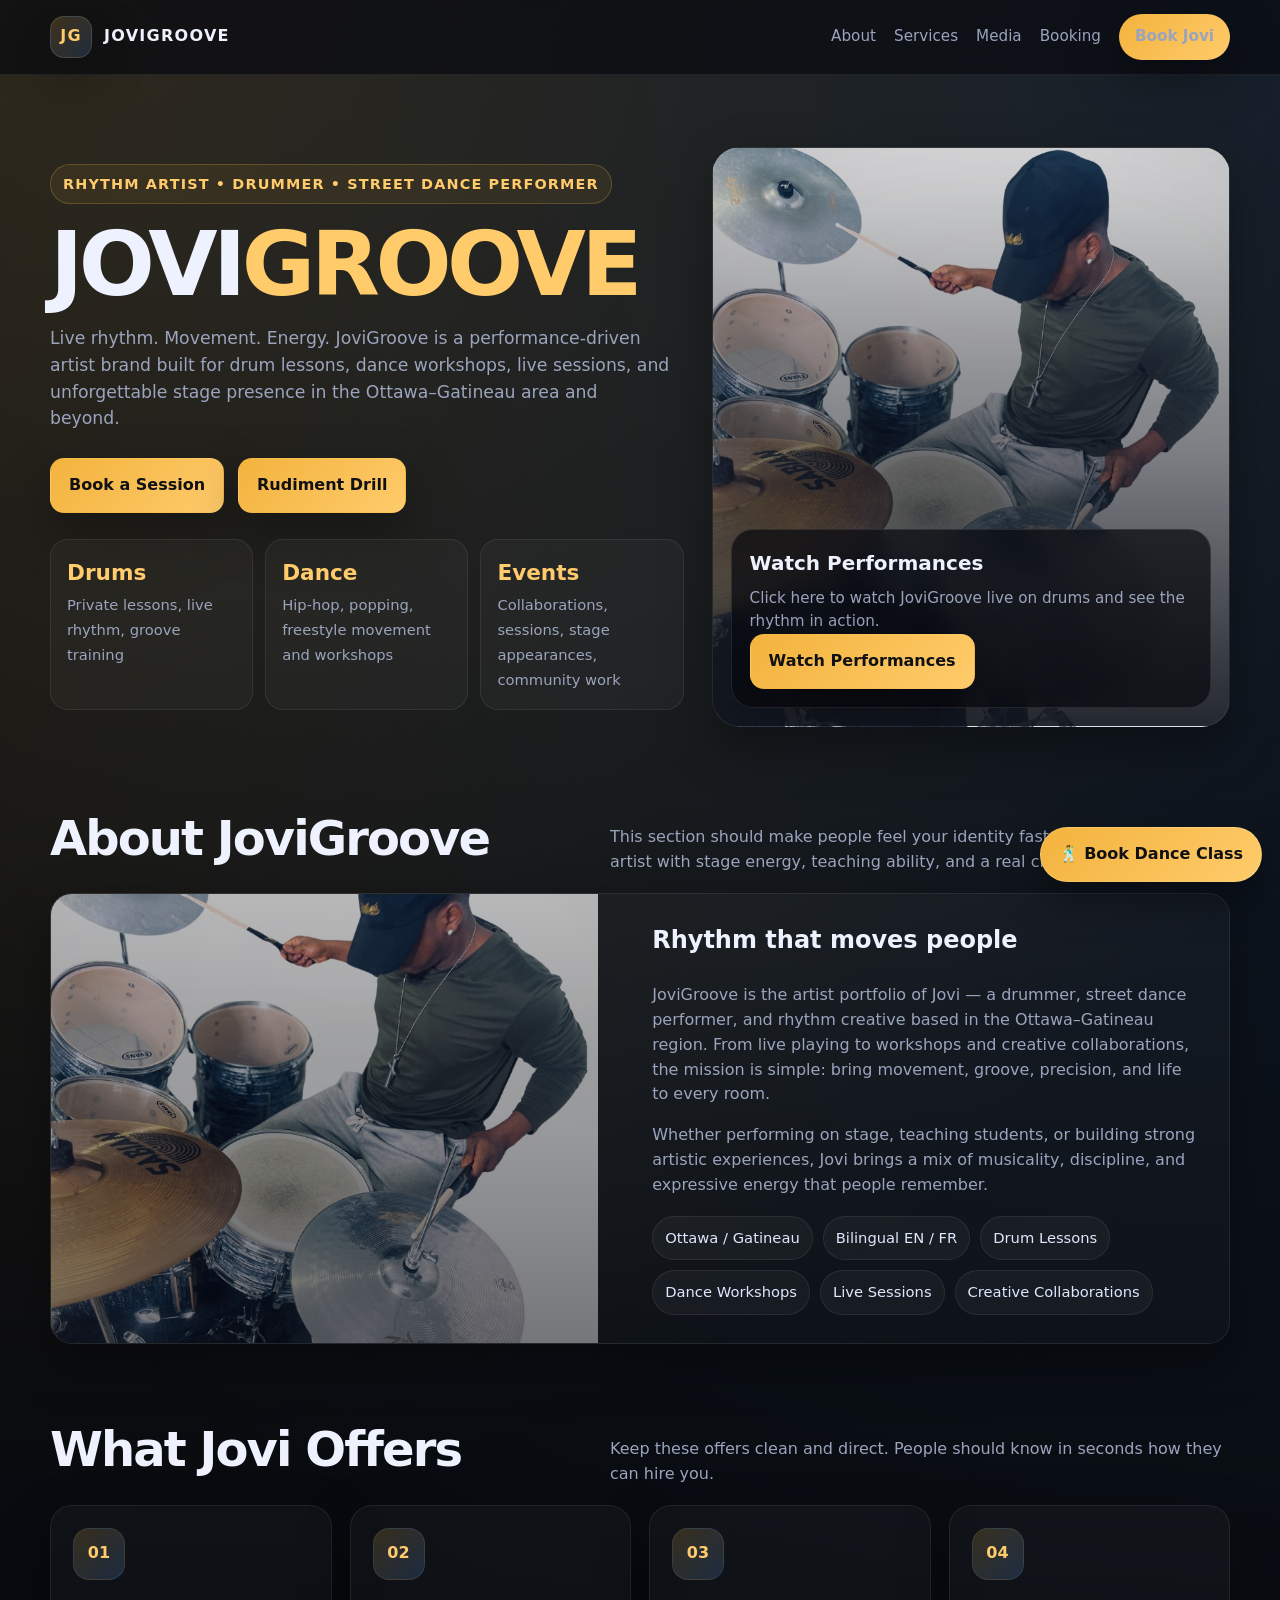
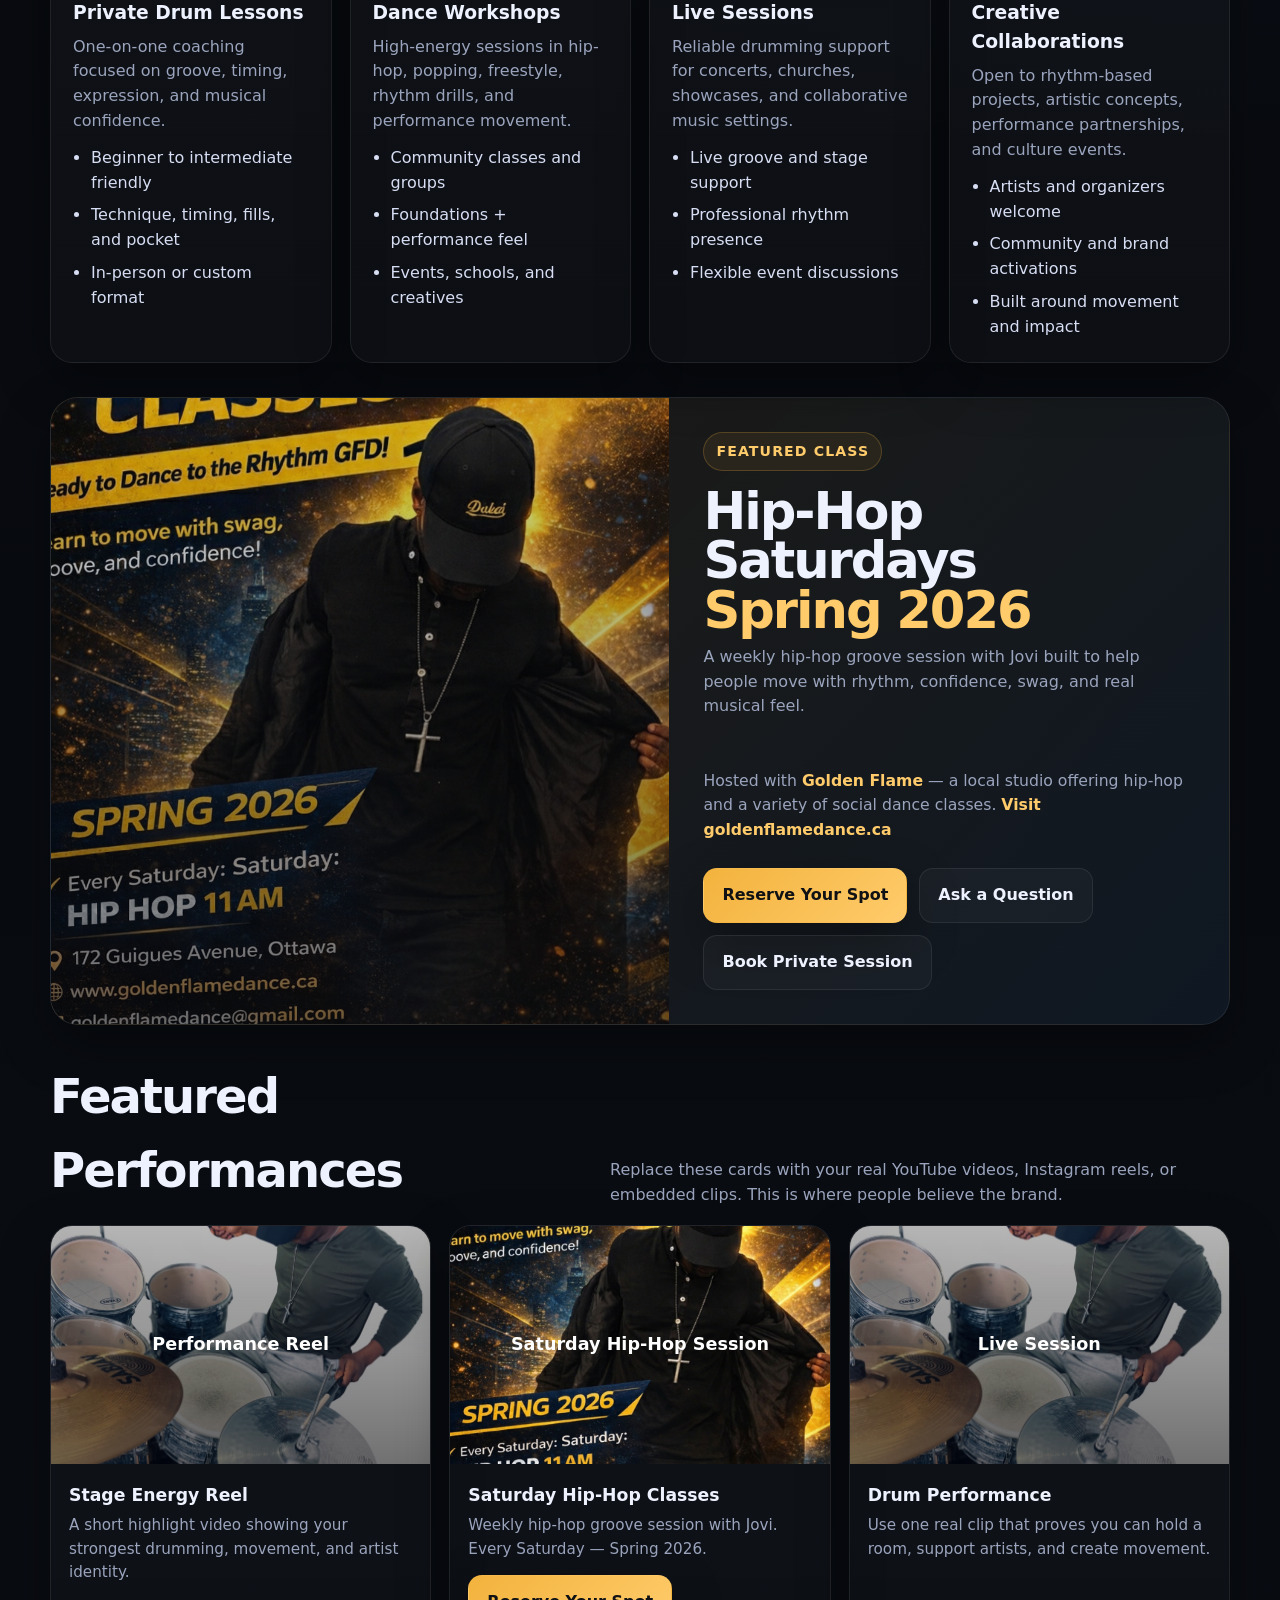
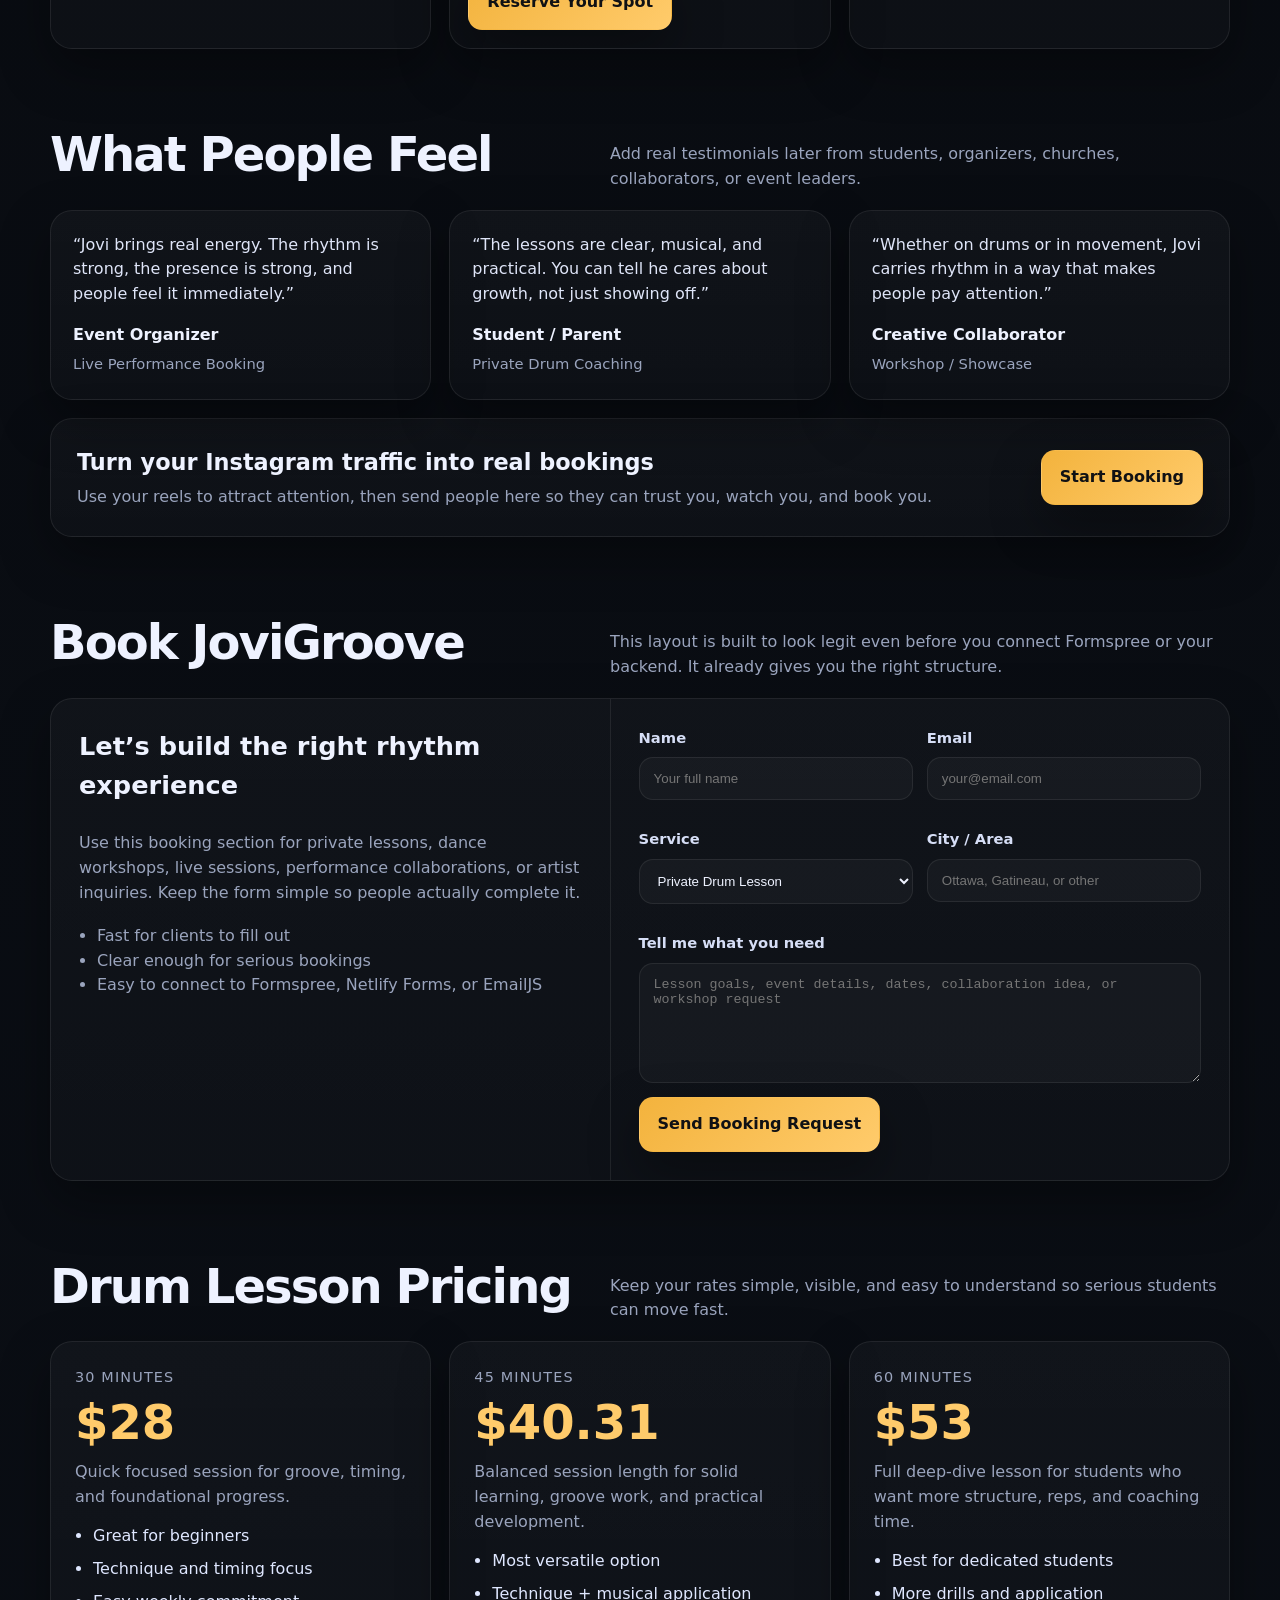
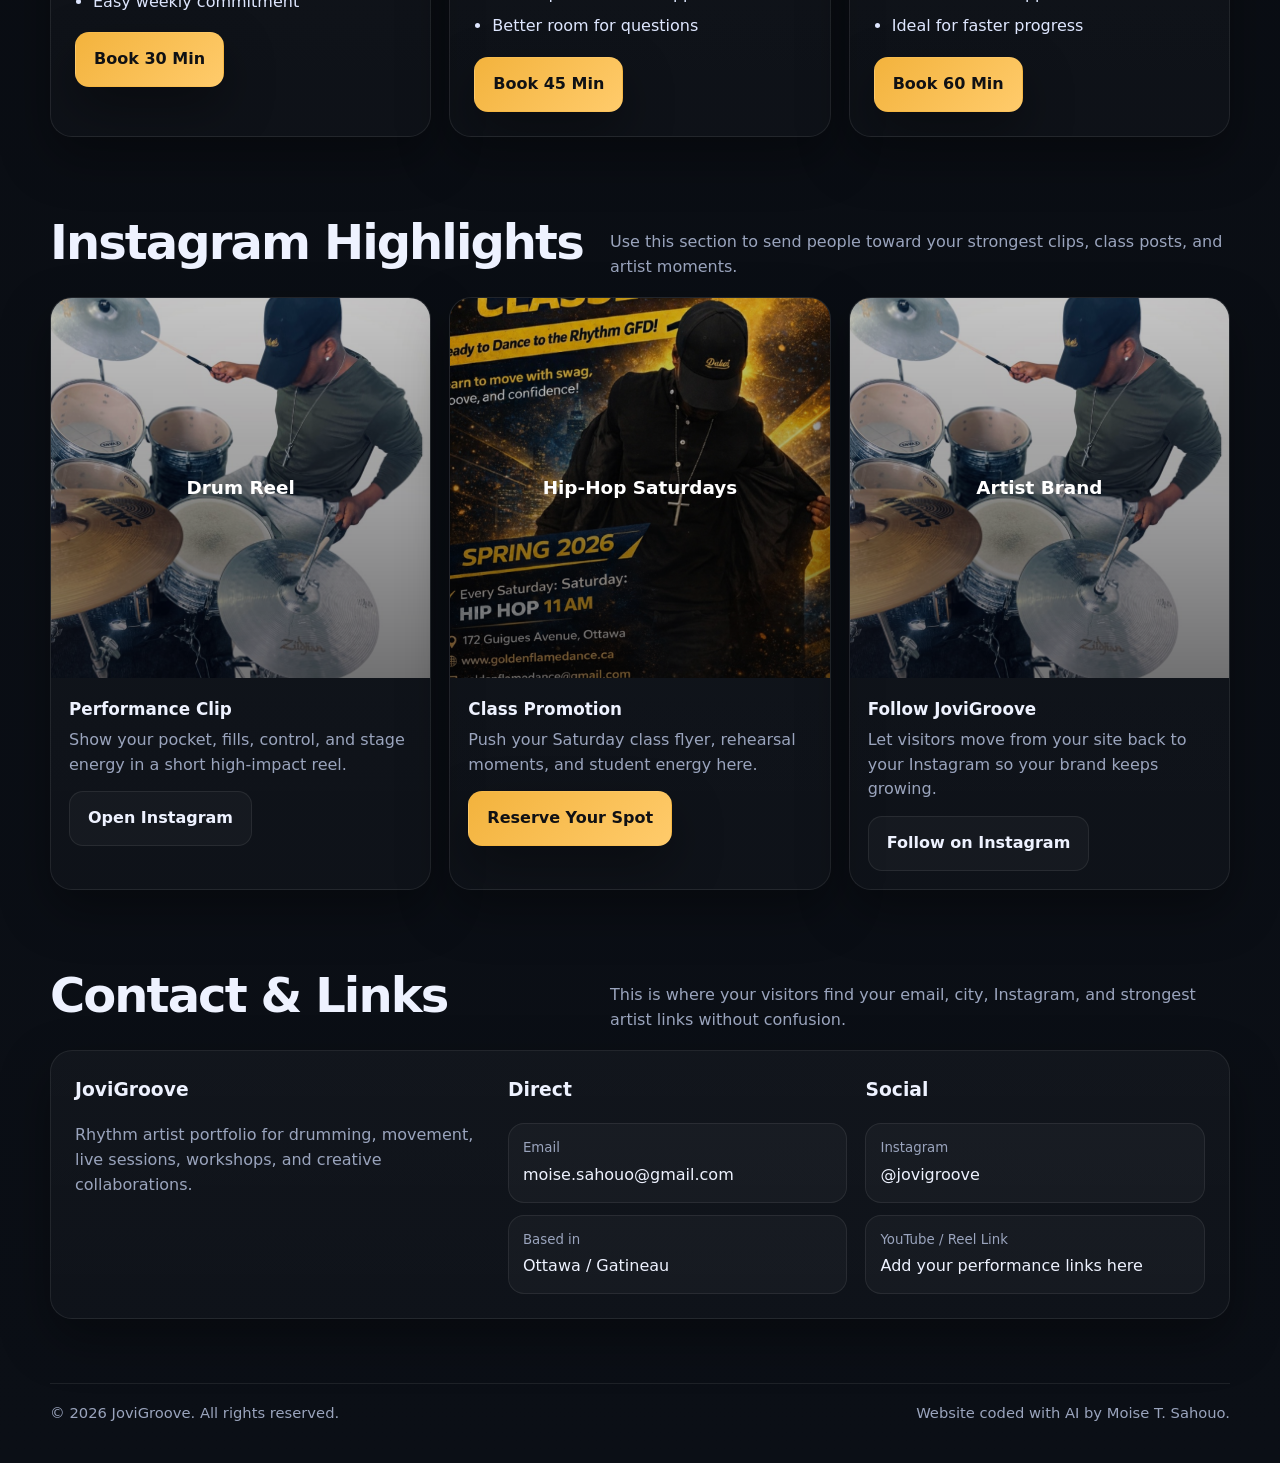
==== index.html @ 6e974638 "Add files via upload" ====
<!DOCTYPE html>
<html lang="en">
<head>
  <meta charset="UTF-8" />
  <meta name="viewport" content="width=device-width, initial-scale=1.0" />
  <meta name="theme-color" content="#090b10" />
  <meta name="mobile-web-app-capable" content="yes" />
  <meta name="apple-mobile-web-app-capable" content="yes" />
  <meta name="apple-mobile-web-app-status-bar-style" content="black-translucent" />
  <link rel="manifest" href="manifest.json" />
  <link rel="icon" href="icon.svg" type="image/svg+xml" />
  <link rel="apple-touch-icon" href="icon.svg" />
  <title>JoviGroove | Rhythm Artist Portfolio</title>
  <meta name="description" content="JoviGroove — drummer, street dance performer, and rhythm artist based in Ottawa-Gatineau." />
  <style>
    :root {
      --bg: #090b10;
      --panel: #11151d;
      --panel-2: #171c26;
      --text: #eef2ff;
      --muted: #9aa4bd;
      --line: rgba(255,255,255,0.08);
      --gold: #f3b33d;
      --gold-2: #ffcb6b;
      --blue: #5aa7ff;
      --shadow: 0 20px 50px rgba(0,0,0,0.35);
      --radius: 22px;
      --max: 1180px;
    }

    * { box-sizing: border-box; }
    html { scroll-behavior: smooth; }
    body {
      margin: 0;
      font-family: Inter, system-ui, -apple-system, BlinkMacSystemFont, "Segoe UI", sans-serif;
      color: var(--text);
      background:
        radial-gradient(circle at top right, rgba(90,167,255,0.12), transparent 28%),
        radial-gradient(circle at top left, rgba(243,179,61,0.16), transparent 24%),
        linear-gradient(180deg, #07090d 0%, #0b0f16 100%);
      line-height: 1.55;
    }

    img { max-width: 100%; display: block; }
    a { color: inherit; text-decoration: none; }
    button { font: inherit; }

    .wrap { width: min(var(--max), calc(100% - 28px)); margin: 0 auto; }

    .nav {
      position: sticky;
      top: 0;
      z-index: 100;
      backdrop-filter: blur(14px);
      background: rgba(9,11,16,0.7);
      border-bottom: 1px solid var(--line);
    }

    .nav-inner {
      display: flex;
      align-items: center;
      justify-content: space-between;
      gap: 18px;
      padding: 14px 0;
    }

    .brand {
      display: flex;
      align-items: center;
      gap: 12px;
      font-weight: 800;
      letter-spacing: 0.08em;
      text-transform: uppercase;
    }

    .brand-badge {
      width: 42px;
      height: 42px;
      border-radius: 14px;
      display: grid;
      place-items: center;
      background: linear-gradient(135deg, rgba(243,179,61,0.2), rgba(90,167,255,0.18));
      border: 1px solid rgba(255,255,255,0.12);
      color: var(--gold-2);
      box-shadow: var(--shadow);
    }

    .nav-links {
      display: flex;
      align-items: center;
      gap: 18px;
      flex-wrap: wrap;
    }

    .nav-links a {
      color: var(--muted);
      font-size: 0.95rem;
    }

    .nav-links a:hover { color: var(--text); }

    .nav-cta {
      padding: 11px 16px;
      border-radius: 999px;
      background: linear-gradient(135deg, var(--gold), var(--gold-2));
      color: #111;
      font-weight: 800;
      box-shadow: var(--shadow);
    }

    .menu-toggle {
      display: none;
      padding: 10px 12px;
      border-radius: 10px;
      border: 1px solid var(--line);
      background: rgba(255,255,255,0.04);
      color: var(--text);
      font-weight: 700;
    }

    .hero {
      padding: 72px 0 40px;
    }

    .hero-grid {
      display: grid;
      grid-template-columns: 1.1fr 0.9fr;
      gap: 28px;
      align-items: center;
    }

    .eyebrow {
      display: inline-flex;
      align-items: center;
      gap: 10px;
      color: var(--gold-2);
      font-weight: 700;
      font-size: 0.9rem;
      letter-spacing: 0.08em;
      text-transform: uppercase;
      padding: 8px 12px;
      border: 1px solid rgba(243,179,61,0.24);
      border-radius: 999px;
      background: rgba(243,179,61,0.08);
      margin-bottom: 18px;
    }

    h1 {
      font-size: clamp(2.8rem, 7vw, 5.6rem);
      line-height: 0.95;
      margin: 0 0 18px;
      letter-spacing: -0.05em;
    }

    .hero p {
      color: var(--muted);
      font-size: 1.08rem;
      max-width: 620px;
      margin: 0 0 26px;
    }

    .hero-actions {
      display: flex;
      gap: 14px;
      flex-wrap: wrap;
      margin-bottom: 26px;
    }

    .btn {
      padding: 14px 18px;
      border-radius: 14px;
      font-weight: 800;
      border: 1px solid transparent;
      transition: 0.22s ease;
      display: inline-flex;
      align-items: center;
      justify-content: center;
      gap: 10px;
    }

    .btn-primary {
      background: linear-gradient(135deg, var(--gold), var(--gold-2));
      color: #101114;
      box-shadow: var(--shadow);
    }

    .btn-primary:hover { transform: translateY(-2px); }

    .btn-secondary {
      background: rgba(255,255,255,0.03);
      border-color: var(--line);
      color: var(--text);
    }

    .hero-stats {
      display: grid;
      grid-template-columns: repeat(3, 1fr);
      gap: 12px;
      max-width: 640px;
    }

    .stat {
      background: rgba(255,255,255,0.03);
      border: 1px solid var(--line);
      border-radius: 18px;
      padding: 16px;
    }

    .stat strong {
      display: block;
      font-size: 1.35rem;
      color: var(--gold-2);
      margin-bottom: 4px;
    }

    .stat span {
      color: var(--muted);
      font-size: 0.92rem;
    }

    .hero-card {
      position: relative;
      min-height: 580px;
      border-radius: 28px;
      overflow: hidden;
      border: 1px solid var(--line);
      background:
        linear-gradient(180deg, rgba(17,21,29,0.12), rgba(17,21,29,0.92)),
        url('drum.jpg') center/cover no-repeat;
      box-shadow: var(--shadow);
    }

    .hero-overlay {
      position: absolute;
      inset: auto 18px 18px 18px;
      background: rgba(9,11,16,0.72);
      border: 1px solid rgba(255,255,255,0.1);
      border-radius: 22px;
      padding: 18px;
      backdrop-filter: blur(10px);
    }

    .hero-overlay h3 {
      margin: 0 0 8px;
      font-size: 1.25rem;
    }

    .hero-overlay p {
      margin: 0;
      font-size: 0.95rem;
      color: var(--muted);
    }

    section {
      padding: 34px 0;
    }

    .section-head {
      display: flex;
      align-items: end;
      justify-content: space-between;
      gap: 18px;
      margin-bottom: 18px;
    }

    .section-head h2 {
      margin: 0;
      font-size: clamp(1.8rem, 4vw, 3rem);
      letter-spacing: -0.04em;
    }

    .section-head p {
      margin: 0;
      color: var(--muted);
      max-width: 620px;
    }

    .about-card,
    .service-card,
    .media-card,
    .testimonial,
    .booking-card,
    .contact-card,
    .cta-band {
      background: linear-gradient(180deg, rgba(255,255,255,0.03), rgba(255,255,255,0.02));
      border: 1px solid var(--line);
      border-radius: var(--radius);
      box-shadow: var(--shadow);
    }

    .about-card {
      display: grid;
      grid-template-columns: 0.95fr 1.05fr;
      gap: 26px;
      overflow: hidden;
    }

    .about-image {
      min-height: 380px;
      background: linear-gradient(180deg, rgba(8,10,14,0.25), rgba(8,10,14,0.55)), url('drum.jpg') center/cover no-repeat;
    }

    .about-copy {
      padding: 28px;
    }

    .about-copy h3 {
      margin-top: 0;
      font-size: 1.5rem;
    }

    .about-copy p { color: var(--muted); }

    .chips {
      display: flex;
      flex-wrap: wrap;
      gap: 10px;
      margin-top: 18px;
    }

    .chip {
      padding: 10px 12px;
      border-radius: 999px;
      background: rgba(255,255,255,0.04);
      border: 1px solid var(--line);
      color: #dfe7ff;
      font-size: 0.92rem;
    }

    .services-grid,
    .media-grid,
    .testimonials-grid,
    .footer-grid {
      display: grid;
      gap: 18px;
    }

    .services-grid {
      grid-template-columns: repeat(4, 1fr);
    }

    .service-card {
      padding: 22px;
    }

    .service-icon {
      width: 52px;
      height: 52px;
      display: grid;
      place-items: center;
      border-radius: 16px;
      margin-bottom: 18px;
      background: linear-gradient(135deg, rgba(243,179,61,0.18), rgba(90,167,255,0.18));
      border: 1px solid rgba(255,255,255,0.08);
      color: var(--gold-2);
      font-weight: 900;
    }

    .service-card h3 { margin: 0 0 8px; }
    .service-card p { margin: 0 0 12px; color: var(--muted); }
    .service-card ul {
      padding-left: 18px;
      margin: 0;
      color: #d7def4;
    }

    .service-card li + li { margin-top: 8px; }

    .media-grid {
      grid-template-columns: repeat(3, 1fr);
    }

    .media-card {
      overflow: hidden;
    }

    .media-thumb {
      aspect-ratio: 16 / 10;
      display: grid;
      place-items: center;
      font-size: 1.1rem;
      font-weight: 800;
      color: #fff;
      background:
        linear-gradient(180deg, rgba(0,0,0,0.25), rgba(0,0,0,0.55)),
        url('drum.jpg') center/cover no-repeat;
    }

    .media-card:nth-child(2) .media-thumb {
      background:
        linear-gradient(180deg, rgba(0,0,0,0.25), rgba(0,0,0,0.55)),
        url('hiphop-session.jpg') center/cover no-repeat;
    }

    .media-card:nth-child(3) .media-thumb {
      background:
        linear-gradient(180deg, rgba(0,0,0,0.25), rgba(0,0,0,0.55)),
        url('drum.jpg') center/cover no-repeat;
    }

    .media-copy {
      padding: 18px;
    }

    .media-copy h3 {
      margin: 0 0 6px;
      font-size: 1.08rem;
    }

    .media-copy p {
      margin: 0;
      color: var(--muted);
      font-size: 0.95rem;
    }

    .media-copy .btn {
      margin-top: 14px;
    }

    .class-spotlight {
      padding: 0;
    }

    .class-spotlight-card {
      display: grid;
      grid-template-columns: 1.05fr 0.95fr;
      overflow: hidden;
      background: linear-gradient(135deg, rgba(243,179,61,0.10), rgba(90,167,255,0.08));
      border: 1px solid var(--line);
      border-radius: 28px;
      box-shadow: var(--shadow);
    }

    .class-spotlight-image {
      min-height: 520px;
      background: linear-gradient(180deg, rgba(8,10,14,0.15), rgba(8,10,14,0.55)), url('hiphop-session.jpg') center/cover no-repeat;
    }

    .class-spotlight-copy {
      padding: 34px;
      display: flex;
      flex-direction: column;
      justify-content: center;
    }

    .spotlight-tag {
      display: inline-flex;
      align-items: center;
      gap: 10px;
      width: fit-content;
      padding: 8px 12px;
      border-radius: 999px;
      font-size: 0.88rem;
      font-weight: 800;
      letter-spacing: 0.08em;
      text-transform: uppercase;
      color: var(--gold-2);
      border: 1px solid rgba(243,179,61,0.22);
      background: rgba(243,179,61,0.08);
      margin-bottom: 16px;
    }

    .class-spotlight-copy h2 {
      margin: 0 0 10px;
      font-size: clamp(2.1rem, 4vw, 3.7rem);
      line-height: 0.96;
      letter-spacing: -0.04em;
    }

    .class-spotlight-copy p {
      margin: 0 0 18px;
      color: var(--muted);
      font-size: 1rem;
      max-width: 560px;
    }

    .spotlight-points {
      display: grid;
      gap: 12px;
      margin: 10px 0 22px;
    }

    .spotlight-points div {
      padding: 14px 16px;
      border-radius: 16px;
      background: rgba(255,255,255,0.04);
      border: 1px solid var(--line);
      color: #dfe7ff;
    }

    .spotlight-points strong {
      color: var(--gold-2);
    }

    .spotlight-actions {
      display: flex;
      gap: 12px;
      flex-wrap: wrap;
      margin-top: 6px;
    }

    .testimonials-grid {
      grid-template-columns: repeat(3, 1fr);
    }

    .testimonial {
      padding: 22px;
    }

    .testimonial p {
      margin: 0 0 16px;
      color: #dfe5f8;
    }

    .testimonial strong {
      display: block;
      margin-bottom: 4px;
    }

    .testimonial span { color: var(--muted); font-size: 0.92rem; }

    .booking-card {
      display: grid;
      grid-template-columns: 0.95fr 1.05fr;
      gap: 0;
      overflow: hidden;
    }

    .booking-copy {
      padding: 28px;
      border-right: 1px solid var(--line);
    }

    .booking-copy h3 {
      margin-top: 0;
      font-size: 1.6rem;
    }

    .booking-copy p,
    .booking-copy li { color: var(--muted); }

    .booking-copy ul {
      margin: 18px 0 0;
      padding-left: 18px;
    }

    .booking-form {
      padding: 28px;
    }

    .form-grid {
      display: grid;
      grid-template-columns: 1fr 1fr;
      gap: 14px;
    }

    .field {
      display: flex;
      flex-direction: column;
      gap: 8px;
      margin-bottom: 14px;
    }

    .field label {
      font-weight: 700;
      color: #d6def6;
      font-size: 0.92rem;
    }

    .field input,
    .field select,
    .field textarea {
      width: 100%;
      background: rgba(255,255,255,0.03);
      color: var(--text);
      border: 1px solid var(--line);
      border-radius: 14px;
      padding: 13px 14px;
      outline: none;
    }

    .field textarea {
      min-height: 120px;
      resize: vertical;
    }

    .field input:focus,
    .field select:focus,
    .field textarea:focus {
      border-color: rgba(243,179,61,0.6);
      box-shadow: 0 0 0 3px rgba(243,179,61,0.12);
    }

    .full { grid-column: 1 / -1; }

    .cta-band {
      padding: 26px;
      display: flex;
      align-items: center;
      justify-content: space-between;
      gap: 18px;
      margin-top: 18px;
    }

    .cta-band h3 {
      margin: 0 0 6px;
      font-size: 1.4rem;
    }

    .cta-band p {
      margin: 0;
      color: var(--muted);
    }

    .contact-card {
      padding: 24px;
    }

    .pricing-grid,
    .social-grid {
      display: grid;
      gap: 18px;
      grid-template-columns: repeat(3, 1fr);
    }

    .price-card,
    .social-card {
      background: linear-gradient(180deg, rgba(255,255,255,0.03), rgba(255,255,255,0.02));
      border: 1px solid var(--line);
      border-radius: var(--radius);
      box-shadow: var(--shadow);
      overflow: hidden;
    }

    .price-card {
      padding: 24px;
    }

    .price-label {
      color: var(--muted);
      font-size: 0.9rem;
      text-transform: uppercase;
      letter-spacing: 0.08em;
      margin-bottom: 10px;
    }

    .price-amount {
      font-size: clamp(2rem, 4vw, 3rem);
      font-weight: 900;
      color: var(--gold-2);
      line-height: 1;
      margin-bottom: 14px;
    }

    .price-card p {
      color: var(--muted);
      margin: 0 0 14px;
    }

    .price-card ul {
      margin: 0 0 18px;
      padding-left: 18px;
      color: #dfe7ff;
    }

    .price-card ul li + li {
      margin-top: 8px;
    }

    .social-card {
      padding: 0;
    }

    .social-preview {
      aspect-ratio: 1 / 1;
      display: grid;
      place-items: center;
      font-weight: 900;
      font-size: 1.15rem;
      color: #fff;
      background: linear-gradient(180deg, rgba(0,0,0,0.18), rgba(0,0,0,0.55)), url('drum.jpg') center/cover no-repeat;
    }

    .social-card:nth-child(2) .social-preview {
      background: linear-gradient(180deg, rgba(0,0,0,0.18), rgba(0,0,0,0.55)), url('hiphop-session.jpg') center/cover no-repeat;
    }

    .social-card:nth-child(3) .social-preview {
      background: linear-gradient(180deg, rgba(0,0,0,0.18), rgba(0,0,0,0.55)), url('drum.jpg') center/cover no-repeat;
    }

    .social-copy {
      padding: 18px;
    }

    .social-copy h3 {
      margin: 0 0 6px;
      font-size: 1.05rem;
    }

    .social-copy p {
      margin: 0 0 14px;
      color: var(--muted);
    }

    .footer-grid {
      grid-template-columns: 1.1fr 0.9fr 0.9fr;
      align-items: start;
    }

    .contact-list {
      display: grid;
      gap: 12px;
      margin-top: 14px;
    }

    .contact-item {
      padding: 14px;
      border-radius: 16px;
      background: rgba(255,255,255,0.03);
      border: 1px solid var(--line);
    }

    .contact-item small {
      color: var(--muted);
      display: block;
      margin-bottom: 4px;
    }

    footer {
      padding: 12px 0 38px;
    }

    .footer-bottom {
      margin-top: 18px;
      padding-top: 18px;
      border-top: 1px solid var(--line);
      color: var(--muted);
      display: flex;
      justify-content: space-between;
      gap: 16px;
      flex-wrap: wrap;
      font-size: 0.92rem;
    }

    .floating-book-btn {
      position: fixed;
      right: 18px;
      bottom: 18px;
      z-index: 120;
      padding: 14px 18px;
      border-radius: 999px;
      background: linear-gradient(135deg, var(--gold), var(--gold-2));
      color: #101114;
      font-weight: 900;
      box-shadow: 0 18px 40px rgba(0,0,0,0.35);
      border: 1px solid rgba(255,255,255,0.15);
      transition: transform 0.2s ease, box-shadow 0.2s ease;
    }

    .floating-book-btn:hover {
      transform: translateY(-2px);
      box-shadow: 0 22px 44px rgba(0,0,0,0.42);
    }

    @media (max-width: 1080px) {
      .hero-grid,
      .about-card,
      .booking-card,
      .footer-grid,
      .services-grid,
      .media-grid,
      .testimonials-grid {
        grid-template-columns: 1fr 1fr;
      }

      .hero-card,
      .about-image { min-height: 420px; }

      .booking-copy { border-right: 0; border-bottom: 1px solid var(--line); }
    }

    @media (max-width: 900px) {
      .class-spotlight-card {
        grid-template-columns: 1fr;
      }

      .class-spotlight-image {
        min-height: 360px;
      }
    }

    @media (max-width: 760px) {
      .nav-inner,
      .section-head,
      .cta-band,
      .footer-bottom {
        flex-direction: column;
        align-items: flex-start;
      }

      .nav-inner {
        width: 100%;
        align-items: stretch;
      }

      .nav-top {
        width: 100%;
        display: flex;
        align-items: center;
        justify-content: space-between;
        gap: 12px;
      }

      .menu-toggle {
        display: inline-flex;
        align-items: center;
        justify-content: center;
      }

      .nav-links {
        display: none;
        width: 100%;
        gap: 10px;
        padding-top: 10px;
      }

      .nav-links.open {
        display: flex;
        flex-direction: column;
        align-items: stretch;
      }

      .nav-links .nav-cta {
        text-align: center;
      }

      .hero-grid,
      .about-card,
      .services-grid,
      .media-grid,
      .testimonials-grid,
      .booking-card,
      .footer-grid,
      .hero-stats,
      .form-grid,
      .pricing-grid,
      .social-grid {
        grid-template-columns: 1fr;
      }

      .hero {
        padding-top: 40px;
      }

      .hero-card { min-height: 430px; }
      .about-image { min-height: 300px; }
      .container, .wrap { width: min(var(--max), calc(100% - 20px)); }
    }
  </style>
</head>
<body>
  <nav class="nav">
    <div class="wrap nav-inner">
      <div class="nav-top">
        <a href="#top" class="brand">
          <span class="brand-badge">JG</span>
          <span>JoviGroove</span>
        </a>
        <button class="menu-toggle" id="menuToggle" aria-expanded="false" aria-controls="mainNav">Menu</button>
      </div>
      <div class="nav-links" id="mainNav">
        <a href="#about">About</a>
        <a href="#services">Services</a>
        <a href="#media">Media</a>
        <a href="#booking">Booking</a>
        <a href="#contact" class="nav-cta">Book Jovi</a>
      </div>
    </div>
  </nav>

  <main id="top">
    <section class="hero">
      <div class="wrap hero-grid">
        <div>
          <div class="eyebrow">Rhythm Artist • Drummer • Street Dance Performer</div>
          <h1>JOVI<span style="color: var(--gold-2);">GROOVE</span></h1>
          <p>
            Live rhythm. Movement. Energy. JoviGroove is a performance-driven artist brand built for
            drum lessons, dance workshops, live sessions, and unforgettable stage presence in the
            Ottawa–Gatineau area and beyond.
          </p>
          <div class="hero-actions">
            <a class="btn btn-primary" href="#booking">Book a Session</a>
            <a class="btn btn-primary" href="https://codec25.github.io/PsalmistVibeSpace/rhythm_practice.html" target="_blank">Rudiment Drill</a>
          </div>
          <div class="hero-stats">
            <div class="stat">
              <strong>Drums</strong>
              <span>Private lessons, live rhythm, groove training</span>
            </div>
            <div class="stat">
              <strong>Dance</strong>
              <span>Hip-hop, popping, freestyle movement and workshops</span>
            </div>
            <div class="stat">
              <strong>Events</strong>
              <span>Collaborations, sessions, stage appearances, community work</span>
            </div>
          </div>
        </div>
        <div class="hero-card" aria-label="JoviGroove visual banner">
          <div class="hero-overlay">
            <h3>Watch Performances</h3>
            <p>
              Click here to watch JoviGroove live on drums and see the rhythm in action.
            </p>
            <a class="btn btn-primary" href="#media">Watch Performances</a>
          </div>
        </div>
      </div>
    </section>

    <section id="about">
      <div class="wrap">
        <div class="section-head">
          <div>
            <h2>About JoviGroove</h2>
          </div>
          <p>
            This section should make people feel your identity fast: a skilled rhythm artist with stage
            energy, teaching ability, and a real creative presence.
          </p>
        </div>
        <div class="about-card">
          <div class="about-image" aria-hidden="true"></div>
          <div class="about-copy">
            <h3>Rhythm that moves people</h3>
            <p>
              JoviGroove is the artist portfolio of Jovi — a drummer, street dance performer, and rhythm
              creative based in the Ottawa–Gatineau region. From live playing to workshops and creative
              collaborations, the mission is simple: bring movement, groove, precision, and life to every room.
            </p>
            <p>
              Whether performing on stage, teaching students, or building strong artistic experiences, Jovi
              brings a mix of musicality, discipline, and expressive energy that people remember.
            </p>
            <div class="chips">
              <span class="chip">Ottawa / Gatineau</span>
              <span class="chip">Bilingual EN / FR</span>
              <span class="chip">Drum Lessons</span>
              <span class="chip">Dance Workshops</span>
              <span class="chip">Live Sessions</span>
              <span class="chip">Creative Collaborations</span>
            </div>
          </div>
        </div>
      </div>
    </section>

    <section id="services">
      <div class="wrap">
        <div class="section-head">
          <div>
            <h2>What Jovi Offers</h2>
          </div>
          <p>
            Keep these offers clean and direct. People should know in seconds how they can hire you.
          </p>
        </div>

        <div class="services-grid">
          <article class="service-card">
            <div class="service-icon">01</div>
            <h3>Private Drum Lessons</h3>
            <p>One-on-one coaching focused on groove, timing, expression, and musical confidence.</p>
            <ul>
              <li>Beginner to intermediate friendly</li>
              <li>Technique, timing, fills, and pocket</li>
              <li>In-person or custom format</li>
            </ul>
          </article>

          <article class="service-card">
            <div class="service-icon">02</div>
            <h3>Dance Workshops</h3>
            <p>High-energy sessions in hip-hop, popping, freestyle, rhythm drills, and performance movement.</p>
            <ul>
              <li>Community classes and groups</li>
              <li>Foundations + performance feel</li>
              <li>Events, schools, and creatives</li>
            </ul>
          </article>

          <article class="service-card">
            <div class="service-icon">03</div>
            <h3>Live Sessions</h3>
            <p>Reliable drumming support for concerts, churches, showcases, and collaborative music settings.</p>
            <ul>
              <li>Live groove and stage support</li>
              <li>Professional rhythm presence</li>
              <li>Flexible event discussions</li>
            </ul>
          </article>

          <article class="service-card">
            <div class="service-icon">04</div>
            <h3>Creative Collaborations</h3>
            <p>Open to rhythm-based projects, artistic concepts, performance partnerships, and culture events.</p>
            <ul>
              <li>Artists and organizers welcome</li>
              <li>Community and brand activations</li>
              <li>Built around movement and impact</li>
            </ul>
          </article>
        </div>
      </div>
    </section>

    <section class="class-spotlight">
      <div class="wrap">
        <div class="class-spotlight-card">
          <div class="class-spotlight-image" aria-label="Saturday hip-hop classes poster"></div>
          <div class="class-spotlight-copy">
            <div class="spotlight-tag">Featured Class</div>
            <h2>Hip-Hop Saturdays<br><span style="color: var(--gold-2);">Spring 2026</span></h2>
            <p>
              A weekly hip-hop groove session with Jovi built to help people move with rhythm, confidence, swag, and real musical feel.
            </p>
            <div class="spotlight-points"></div>
            <p style="margin: 0 0 20px; color: var(--muted); font-size: 0.98rem;">
              Hosted with <strong style="color: var(--gold-2);">Golden Flame</strong> — a local studio offering hip-hop and a variety of social dance classes.
              <a href="https://www.goldenflamedance.ca" target="_blank" style="color: var(--gold-2); font-weight: 800;">Visit goldenflamedance.ca</a>
            </p>
            <div class="spotlight-actions">
              <a class="btn btn-primary" href="https://checkout.square.site/merchant/MLR5QT525GNDC/checkout/U4YNDJ72FO7AH6XC7J6VWNOJ?src=sheet" target="_blank">Reserve Your Spot</a>
              <a class="btn btn-secondary" href="#contact">Ask a Question</a>
              <a class="btn btn-secondary" href="#booking">Book Private Session</a>
            </div>
          </div>
        </div>
      </div>
    </section>

    <section id="media">
      <div class="wrap">
        <div class="section-head">
          <div>
            <h2>Featured Performances</h2>
          </div>
          <p>
            Replace these cards with your real YouTube videos, Instagram reels, or embedded clips. This is where people believe the brand.
          </p>
        </div>

        <div class="media-grid">
          <article class="media-card">
            <div class="media-thumb">Performance Reel</div>
            <div class="media-copy">
              <h3>Stage Energy Reel</h3>
              <p>A short highlight video showing your strongest drumming, movement, and artist identity.</p>
            </div>
          </article>

          <article class="media-card">
            <a href="https://checkout.square.site/merchant/MLR5QT525GNDC/checkout/U4YNDJ72FO7AH6XC7J6VWNOJ?src=sheet" target="_blank"><div class="media-thumb" style="background:url('hiphop-session.jpg') center/cover no-repeat, linear-gradient(180deg, rgba(0,0,0,0.25), rgba(0,0,0,0.55));">Saturday Hip‑Hop Session</div></a>
            <div class="media-copy">
              <h3>Saturday Hip‑Hop Classes</h3>
              <p>Weekly hip‑hop groove session with Jovi. Every Saturday — Spring 2026.</p>
              <a class="btn btn-primary" href="https://checkout.square.site/merchant/MLR5QT525GNDC/checkout/U4YNDJ72FO7AH6XC7J6VWNOJ?src=sheet" target="_blank">Reserve Your Spot</a>
            </div>
          </article>

          <article class="media-card">
            <div class="media-thumb">Live Session</div>
            <div class="media-copy">
              <h3>Drum Performance</h3>
              <p>Use one real clip that proves you can hold a room, support artists, and create movement.</p>
            </div>
          </article>
        </div>
      </div>
    </section>

    <section>
      <div class="wrap">
        <div class="section-head">
          <div>
            <h2>What People Feel</h2>
          </div>
          <p>
            Add real testimonials later from students, organizers, churches, collaborators, or event leaders.
          </p>
        </div>

        <div class="testimonials-grid">
          <article class="testimonial">
            <p>“Jovi brings real energy. The rhythm is strong, the presence is strong, and people feel it immediately.”</p>
            <strong>Event Organizer</strong>
            <span>Live Performance Booking</span>
          </article>

          <article class="testimonial">
            <p>“The lessons are clear, musical, and practical. You can tell he cares about growth, not just showing off.”</p>
            <strong>Student / Parent</strong>
            <span>Private Drum Coaching</span>
          </article>

          <article class="testimonial">
            <p>“Whether on drums or in movement, Jovi carries rhythm in a way that makes people pay attention.”</p>
            <strong>Creative Collaborator</strong>
            <span>Workshop / Showcase</span>
          </article>
        </div>

        <div class="cta-band">
          <div>
            <h3>Turn your Instagram traffic into real bookings</h3>
            <p>Use your reels to attract attention, then send people here so they can trust you, watch you, and book you.</p>
          </div>
          <a href="#booking" class="btn btn-primary">Start Booking</a>
        </div>
      </div>
    </section>

    <section id="booking">
      <div class="wrap">
        <div class="section-head">
          <div>
            <h2>Book JoviGroove</h2>
          </div>
          <p>
            This layout is built to look legit even before you connect Formspree or your backend. It already gives you the right structure.
          </p>
        </div>

        <div class="booking-card">
          <div class="booking-copy">
            <h3>Let’s build the right rhythm experience</h3>
            <p>
              Use this booking section for private lessons, dance workshops, live sessions, performance collaborations,
              or artist inquiries. Keep the form simple so people actually complete it.
            </p>
            <ul>
              <li>Fast for clients to fill out</li>
              <li>Clear enough for serious bookings</li>
              <li>Easy to connect to Formspree, Netlify Forms, or EmailJS</li>
            </ul>
          </div>

          <form class="booking-form">
            <div class="form-grid">
              <div class="field">
                <label for="name">Name</label>
                <input id="name" type="text" placeholder="Your full name" />
              </div>

              <div class="field">
                <label for="email">Email</label>
                <input id="email" type="email" placeholder="your@email.com" />
              </div>

              <div class="field">
                <label for="service">Service</label>
                <select id="service">
                  <option>Private Drum Lesson</option>
                  <option>Dance Workshop</option>
                  <option>Live Session</option>
                  <option>Creative Collaboration</option>
                </select>
              </div>

              <div class="field">
                <label for="city">City / Area</label>
                <input id="city" type="text" placeholder="Ottawa, Gatineau, or other" />
              </div>

              <div class="field full">
                <label for="message">Tell me what you need</label>
                <textarea id="message" placeholder="Lesson goals, event details, dates, collaboration idea, or workshop request"></textarea>
              </div>
            </div>
            <a href="#contact" class="btn btn-primary">Send Booking Request</a>
          </form>
        </div>
      </div>
    </section>

    <section id="pricing">
      <div class="wrap">
        <div class="section-head">
          <div>
            <h2>Drum Lesson Pricing</h2>
          </div>
          <p>
            Keep your rates simple, visible, and easy to understand so serious students can move fast.
          </p>
        </div>

        <div class="pricing-grid">
          <article class="price-card">
            <div class="price-label">30 Minutes</div>
            <div class="price-amount">$28</div>
            <p>Quick focused session for groove, timing, and foundational progress.</p>
            <ul>
              <li>Great for beginners</li>
              <li>Technique and timing focus</li>
              <li>Easy weekly commitment</li>
            </ul>
            <a class="btn btn-primary" href="#booking">Book 30 Min</a>
          </article>

          <article class="price-card">
            <div class="price-label">45 Minutes</div>
            <div class="price-amount">$40.31</div>
            <p>Balanced session length for solid learning, groove work, and practical development.</p>
            <ul>
              <li>Most versatile option</li>
              <li>Technique + musical application</li>
              <li>Better room for questions</li>
            </ul>
            <a class="btn btn-primary" href="#booking">Book 45 Min</a>
          </article>

          <article class="price-card">
            <div class="price-label">60 Minutes</div>
            <div class="price-amount">$53</div>
            <p>Full deep-dive lesson for students who want more structure, reps, and coaching time.</p>
            <ul>
              <li>Best for dedicated students</li>
              <li>More drills and application</li>
              <li>Ideal for faster progress</li>
            </ul>
            <a class="btn btn-primary" href="#booking">Book 60 Min</a>
          </article>
        </div>
      </div>
    </section>

    <section id="social">
      <div class="wrap">
        <div class="section-head">
          <div>
            <h2>Instagram Highlights</h2>
          </div>
          <p>
            Use this section to send people toward your strongest clips, class posts, and artist moments.
          </p>
        </div>

        <div class="social-grid">
          <article class="social-card">
            <div class="social-preview">Drum Reel</div>
            <div class="social-copy">
              <h3>Performance Clip</h3>
              <p>Show your pocket, fills, control, and stage energy in a short high-impact reel.</p>
              <a class="btn btn-secondary" href="https://www.instagram.com/sir_jovi/" target="_blank">Open Instagram</a>
            </div>
          </article>

          <article class="social-card">
            <div class="social-preview">Hip-Hop Saturdays</div>
            <div class="social-copy">
              <h3>Class Promotion</h3>
              <p>Push your Saturday class flyer, rehearsal moments, and student energy here.</p>
              <a class="btn btn-primary" href="https://checkout.square.site/merchant/MLR5QT525GNDC/checkout/U4YNDJ72FO7AH6XC7J6VWNOJ?src=sheet" target="_blank">Reserve Your Spot</a>
            </div>
          </article>

          <article class="social-card">
            <div class="social-preview">Artist Brand</div>
            <div class="social-copy">
              <h3>Follow JoviGroove</h3>
              <p>Let visitors move from your site back to your Instagram so your brand keeps growing.</p>
              <a class="btn btn-secondary" href="https://www.instagram.com/sir_jovi/" target="_blank">Follow on Instagram</a>
            </div>
          </article>
        </div>
      </div>
    </section>

    <section id="contact">
      <div class="wrap">
        <div class="section-head">
          <div>
            <h2>Contact & Links</h2>
          </div>
          <p>
            This is where your visitors find your email, city, Instagram, and strongest artist links without confusion.
          </p>
        </div>

        <div class="contact-card footer-grid">
          <div>
            <h3 style="margin-top:0;">JoviGroove</h3>
            <p style="color: var(--muted); margin-top: 0;">
              Rhythm artist portfolio for drumming, movement, live sessions, workshops, and creative collaborations.
            </p>
          </div>

          <div>
            <h3 style="margin-top:0;">Direct</h3>
            <div class="contact-list">
              <div class="contact-item">
                <small>Email</small>
                <a href="mailto:moise.sahouo@gmail.com">moise.sahouo@gmail.com</a>
              </div>
              <div class="contact-item">
                <small>Based in</small>
                <span>Ottawa / Gatineau</span>
              </div>
            </div>
          </div>

          <div>
            <h3 style="margin-top:0;">Social</h3>
            <div class="contact-list">
              <div class="contact-item">
                <small>Instagram</small>
                <span>@jovigroove</span>
              </div>
              <div class="contact-item">
                <small>YouTube / Reel Link</small>
                <span>Add your performance links here</span>
              </div>
            </div>
          </div>
        </div>
      </div>
    </section>
  </main>

  <a class="floating-book-btn" href="https://checkout.square.site/merchant/MLR5QT525GNDC/checkout/U4YNDJ72FO7AH6XC7J6VWNOJ?src=sheet" target="_blank">🕺 Book Dance Class</a>

  <footer>
    <div class="wrap footer-bottom">
      <span>© 2026 JoviGroove. All rights reserved.</span>
      <span>Website coded with AI by Moise T. Sahouo.</span>
    </div>
  </footer>

  <script>
    (function () {
      var menuToggle = document.getElementById("menuToggle");
      var mainNav = document.getElementById("mainNav");

      if (menuToggle && mainNav) {
        menuToggle.addEventListener("click", function () {
          var isOpen = mainNav.classList.toggle("open");
          menuToggle.setAttribute("aria-expanded", isOpen ? "true" : "false");
        });
      }

      if ("serviceWorker" in navigator) {
        window.addEventListener("load", function () {
          navigator.serviceWorker.register("service-worker.js");
        });
      }
    })();
  </script>
</body>
</html>
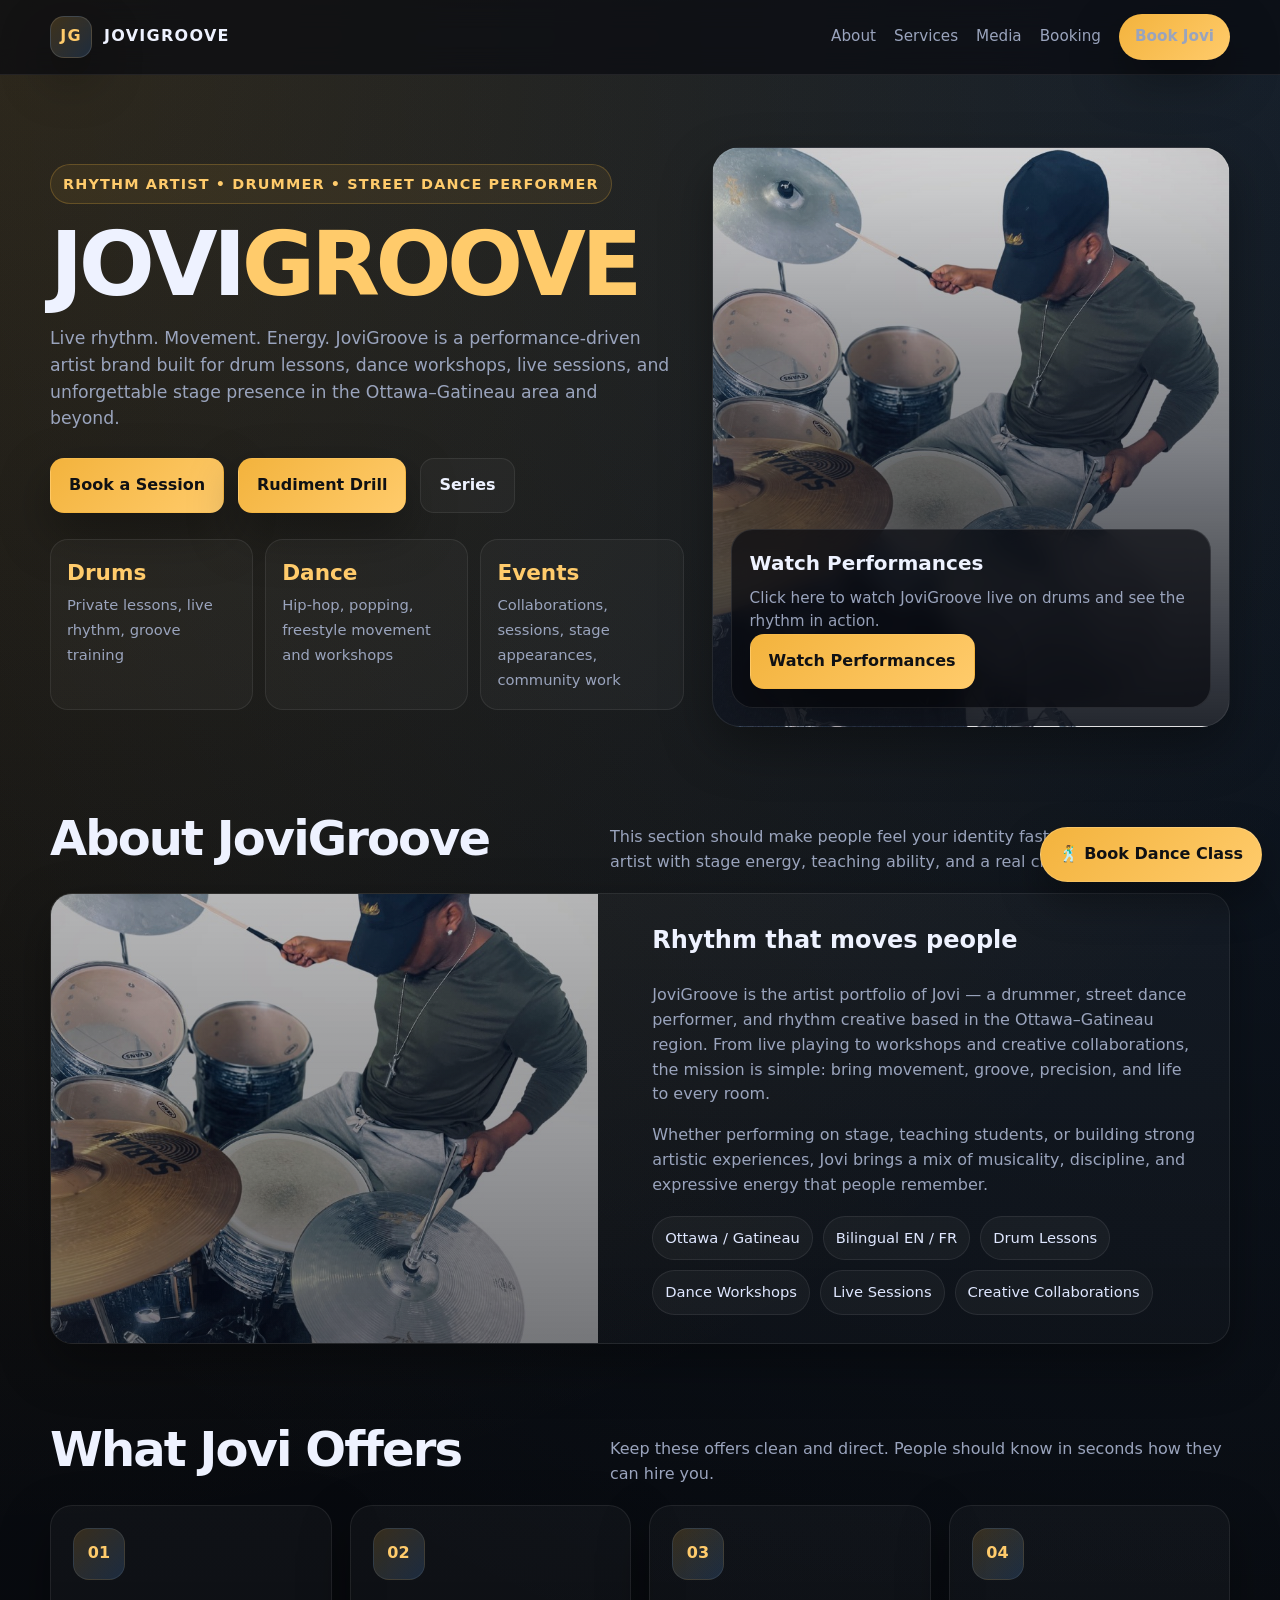
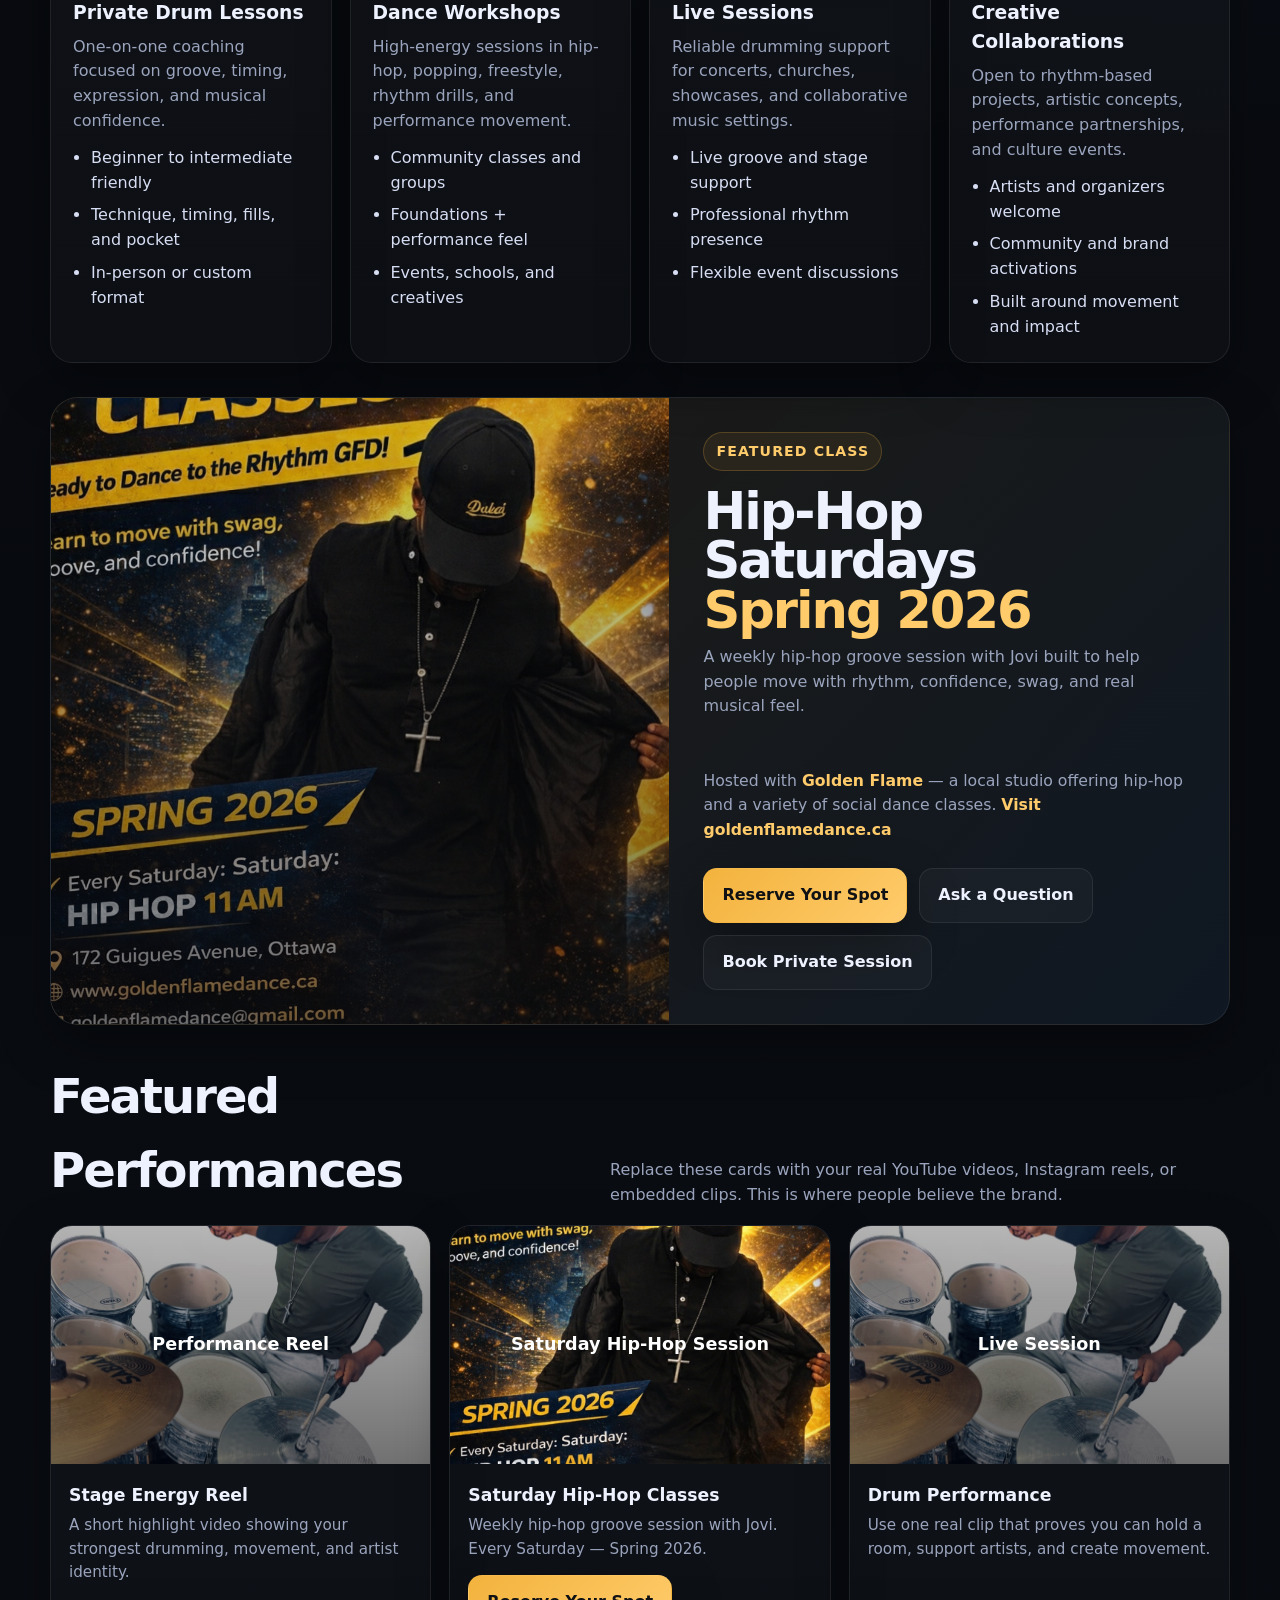
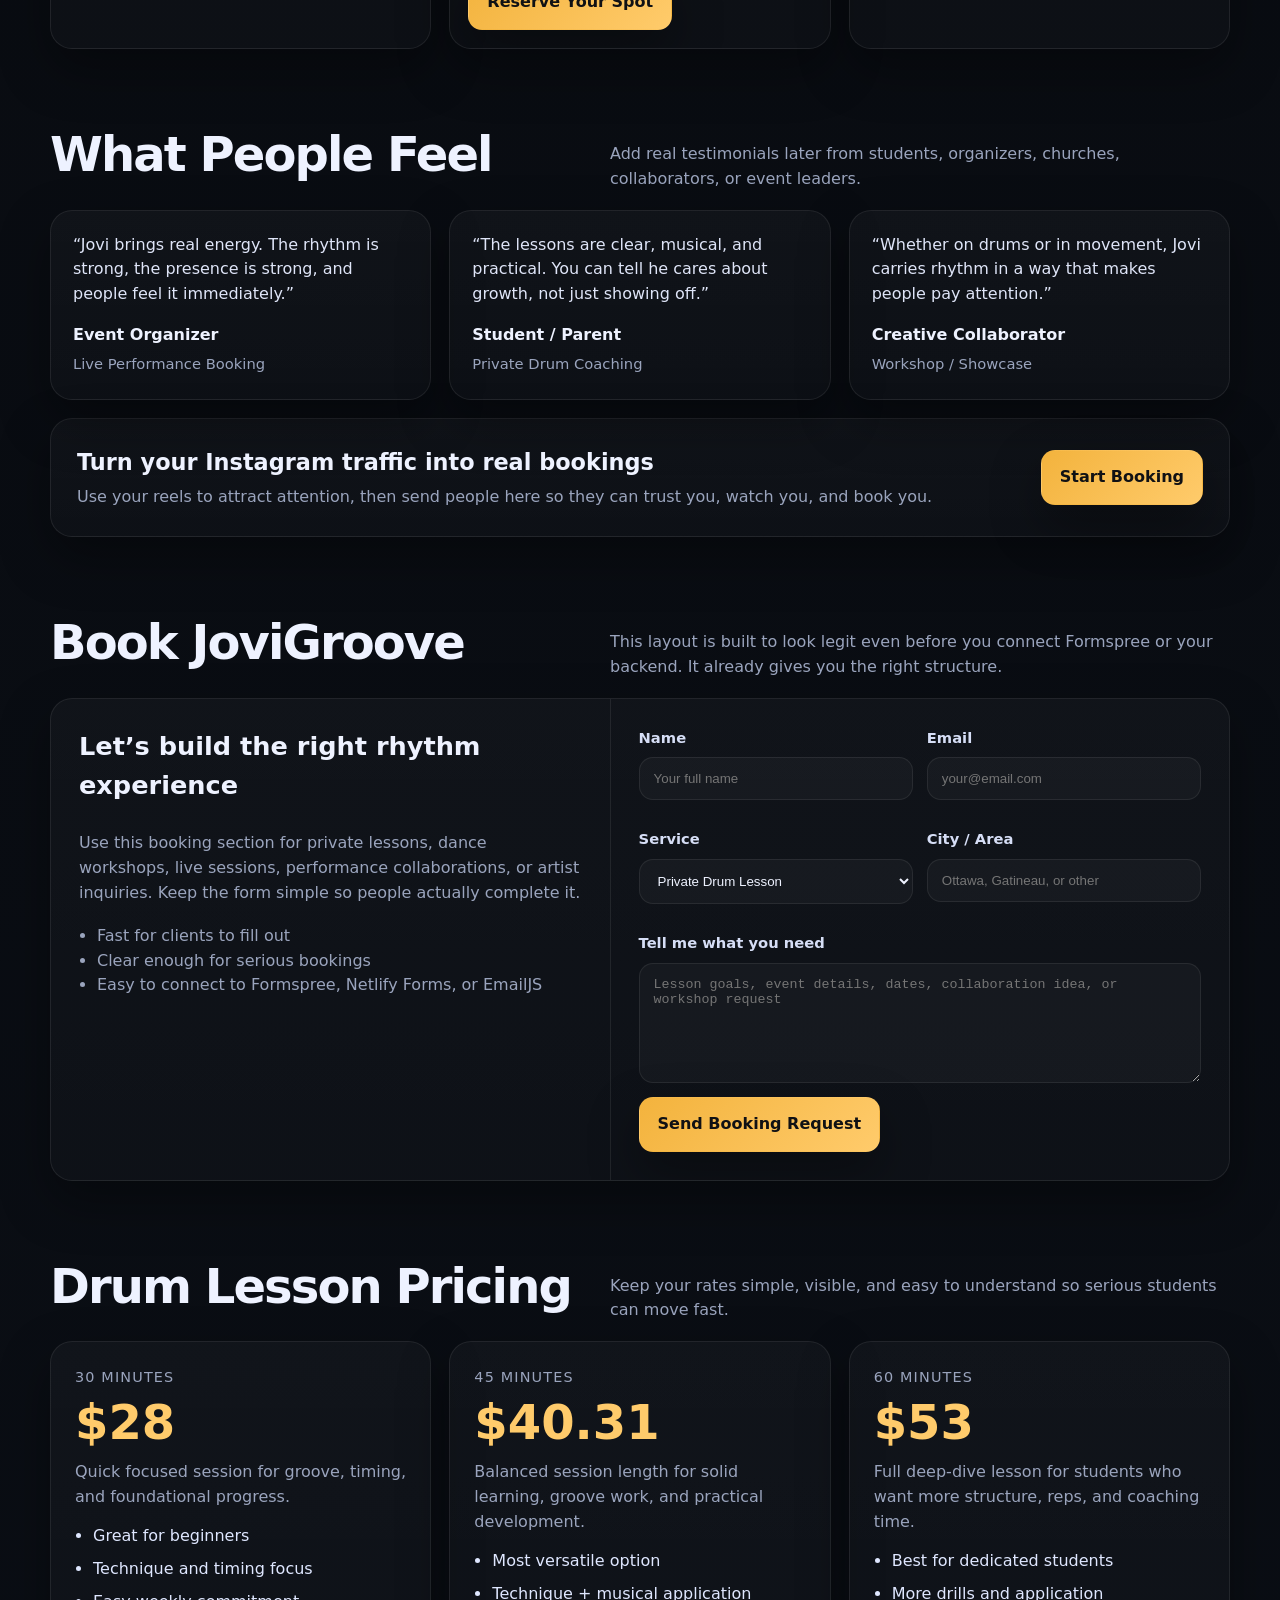
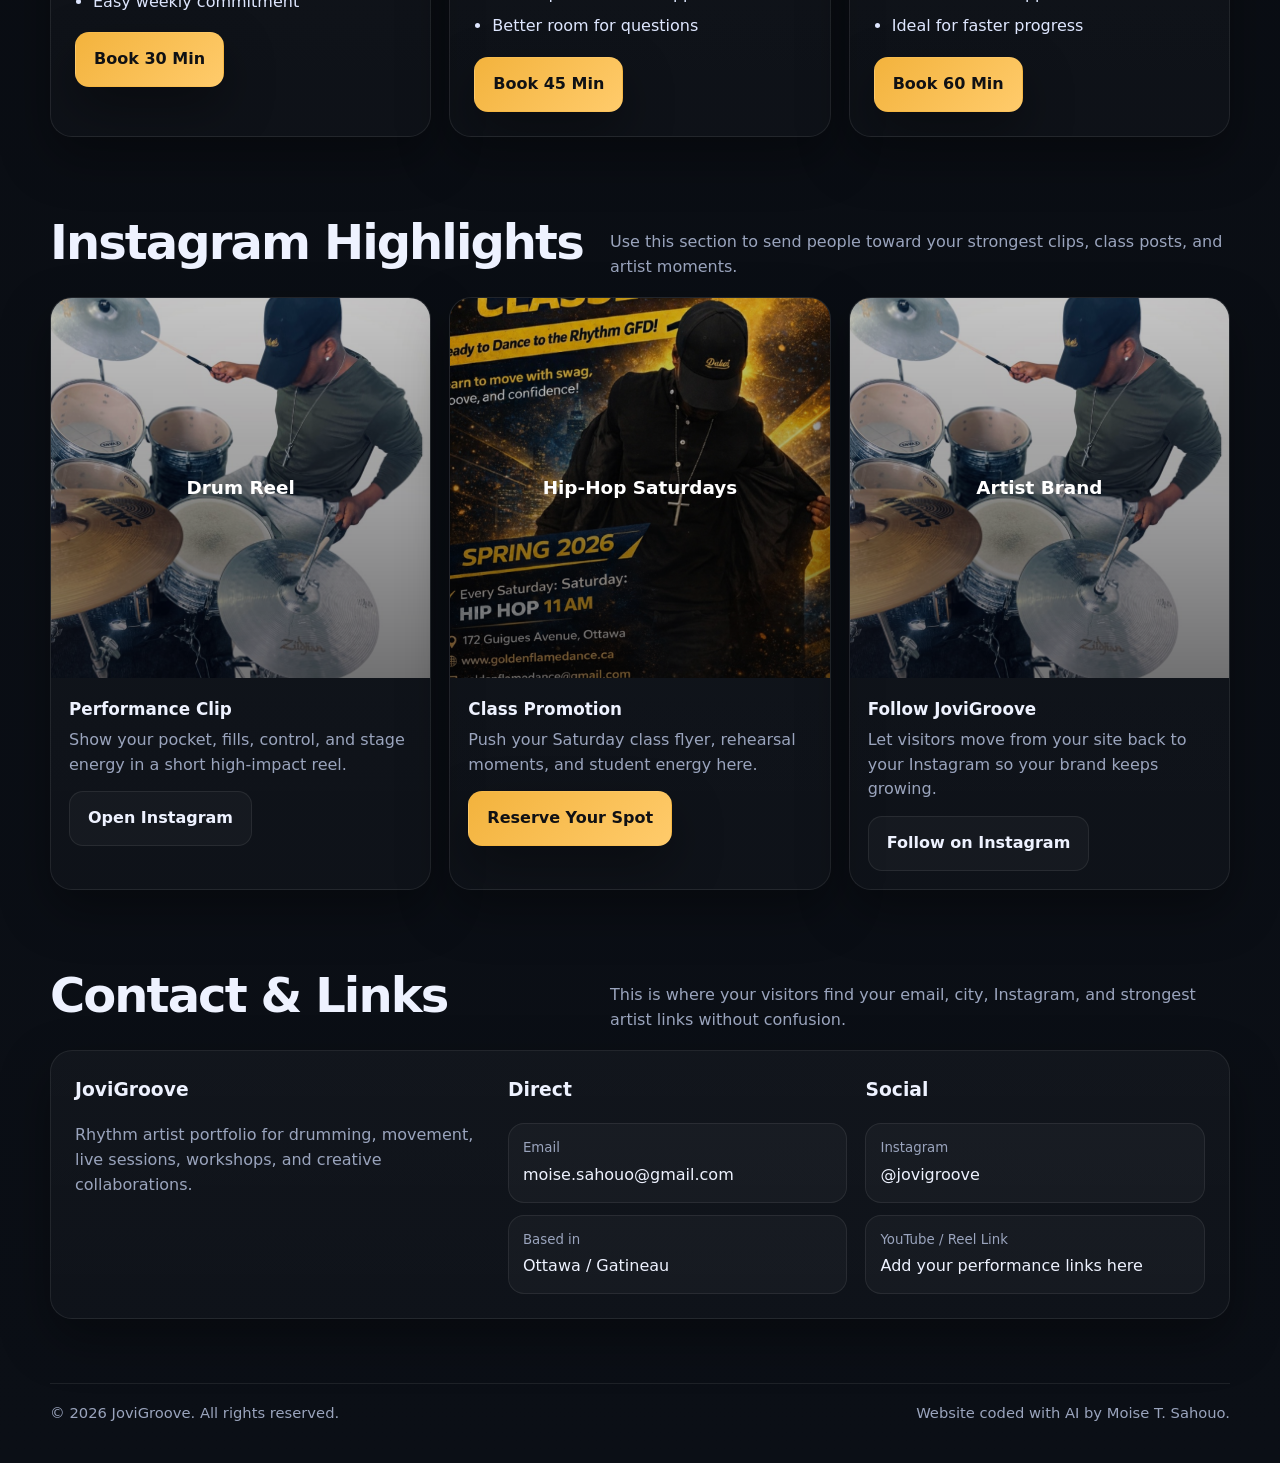
==== commit 69ea6b87: "Add files via upload" ====
--- a/index.html
+++ b/index.html
@@ -892,7 +892,8 @@
           </p>
           <div class="hero-actions">
             <a class="btn btn-primary" href="#booking">Book a Session</a>
-            <a class="btn btn-primary" href="https://codec25.github.io/PsalmistVibeSpace/rhythm_practice.html" target="_blank">Rudiment Drill</a>
+            <a class="btn btn-primary" href="rhythm_practice.html">Rudiment Drill</a>
+            <a class="btn btn-secondary" href="series.html">Series</a>
           </div>
           <div class="hero-stats">
             <div class="stat">
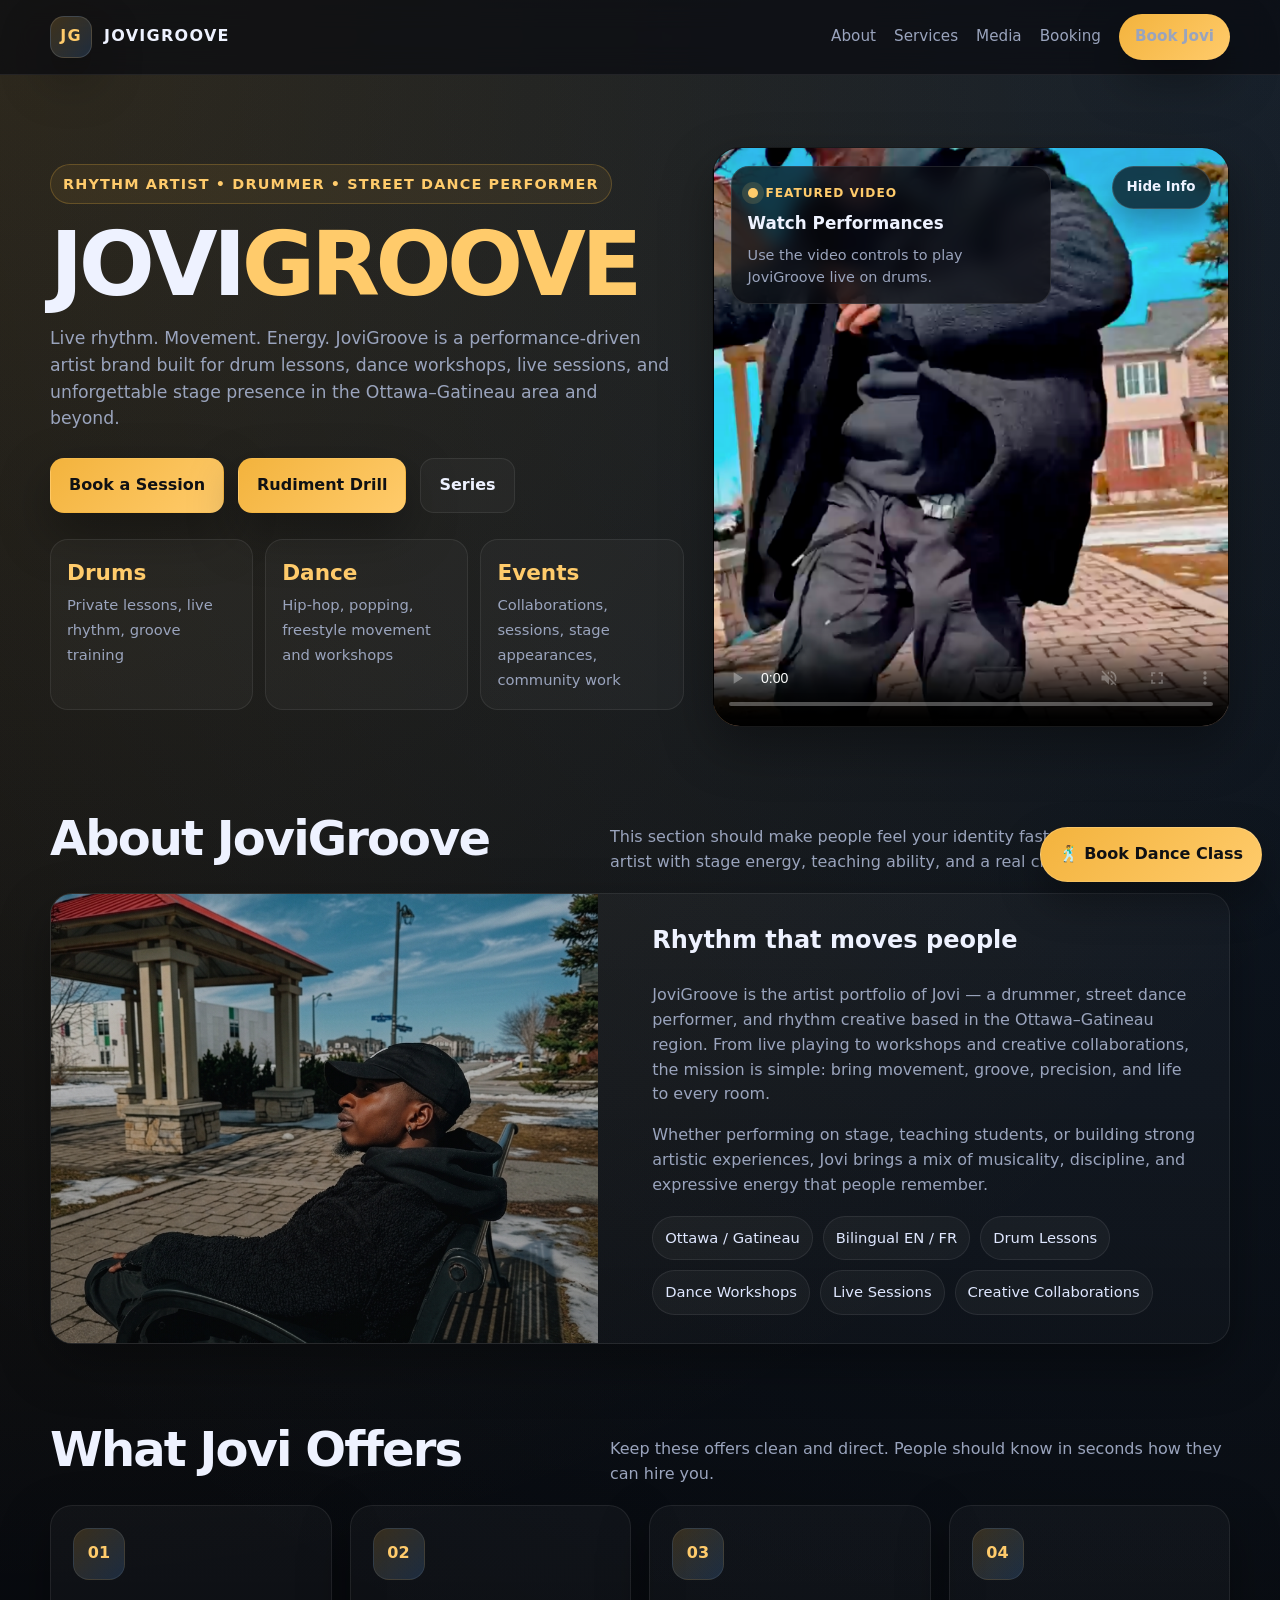
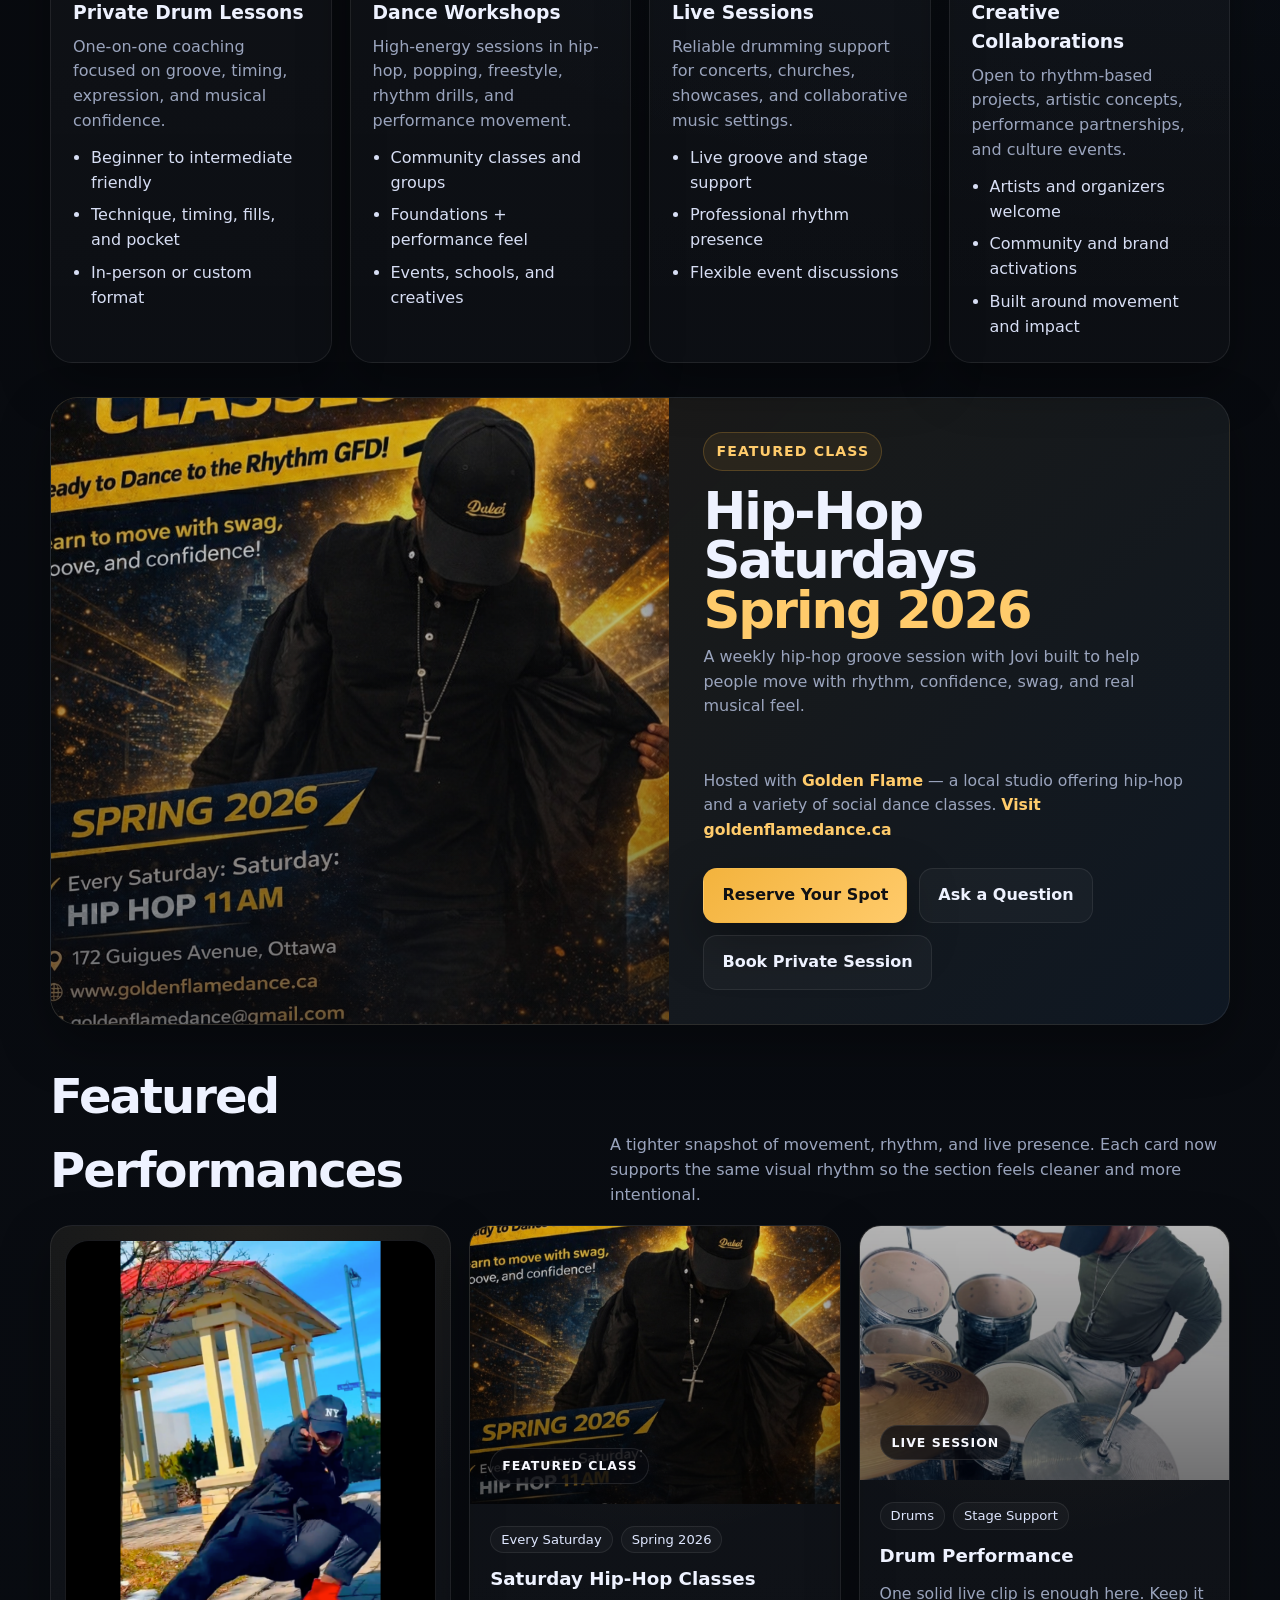
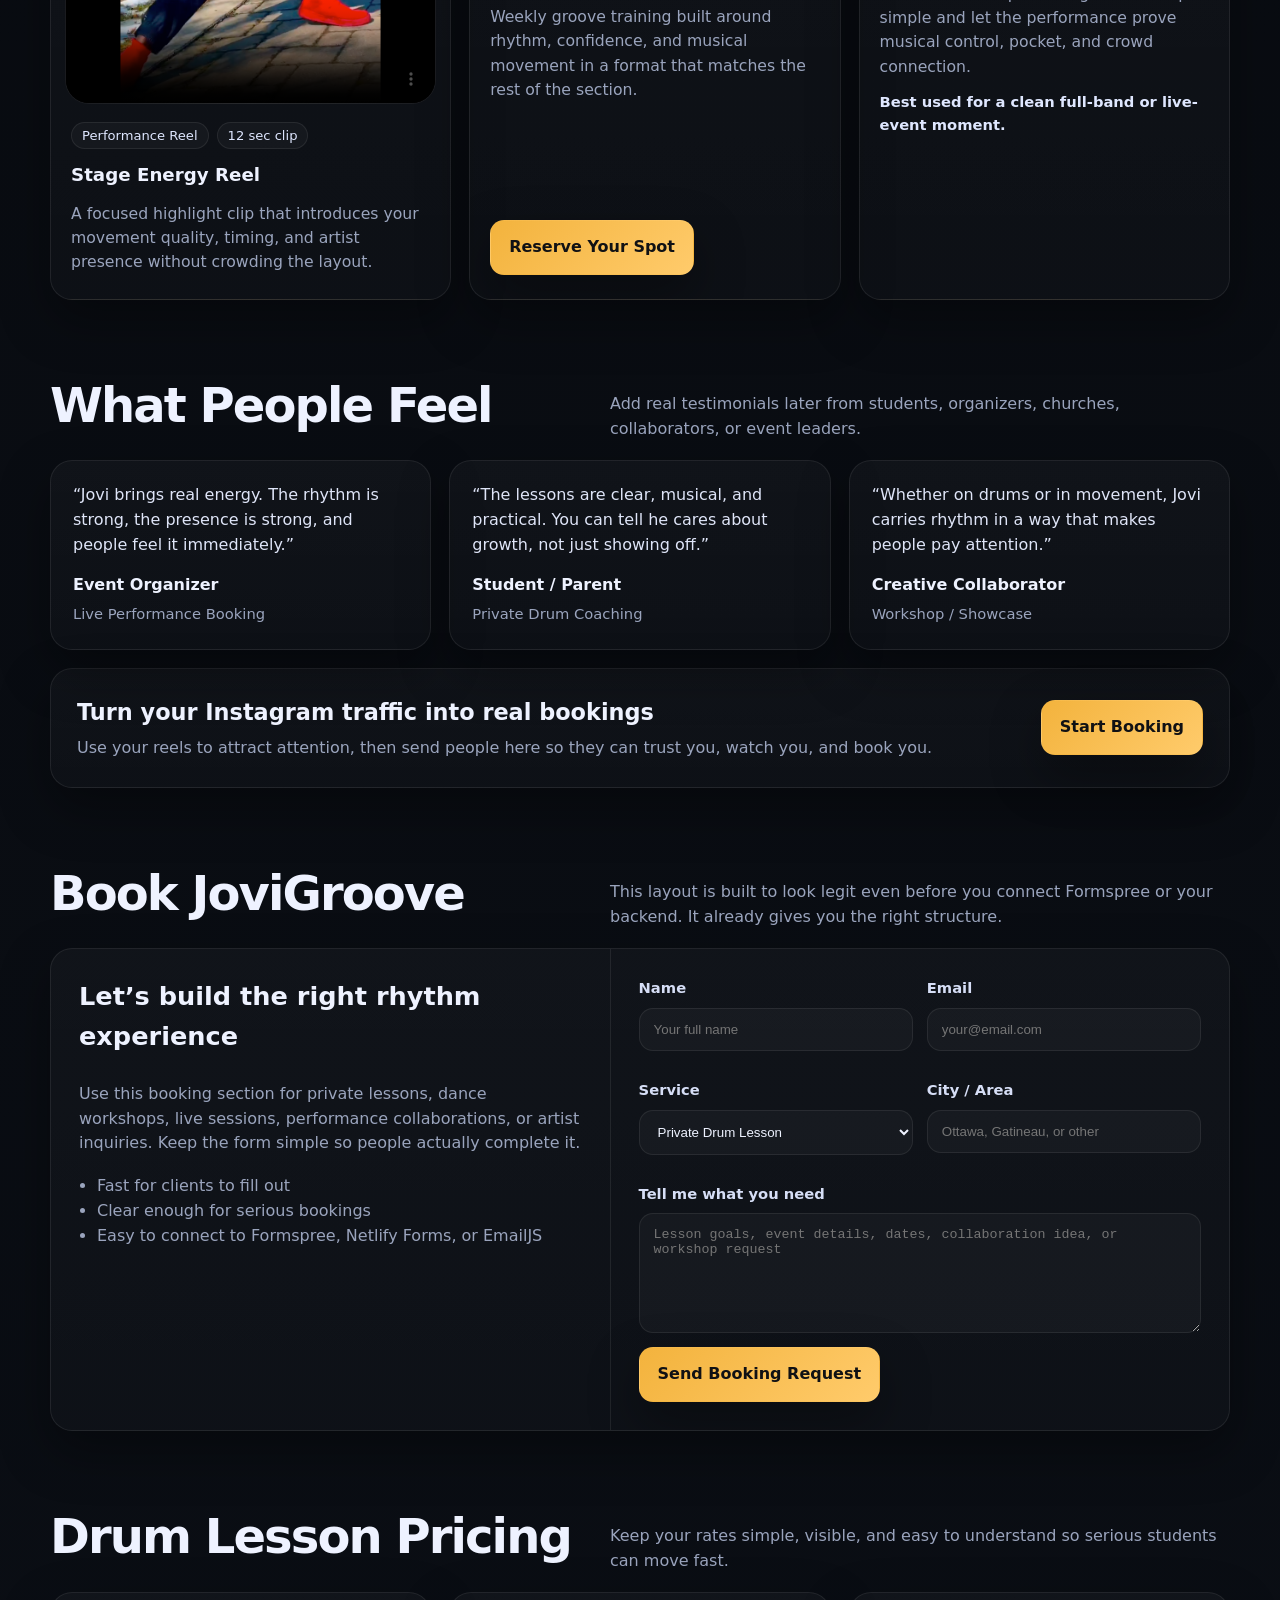
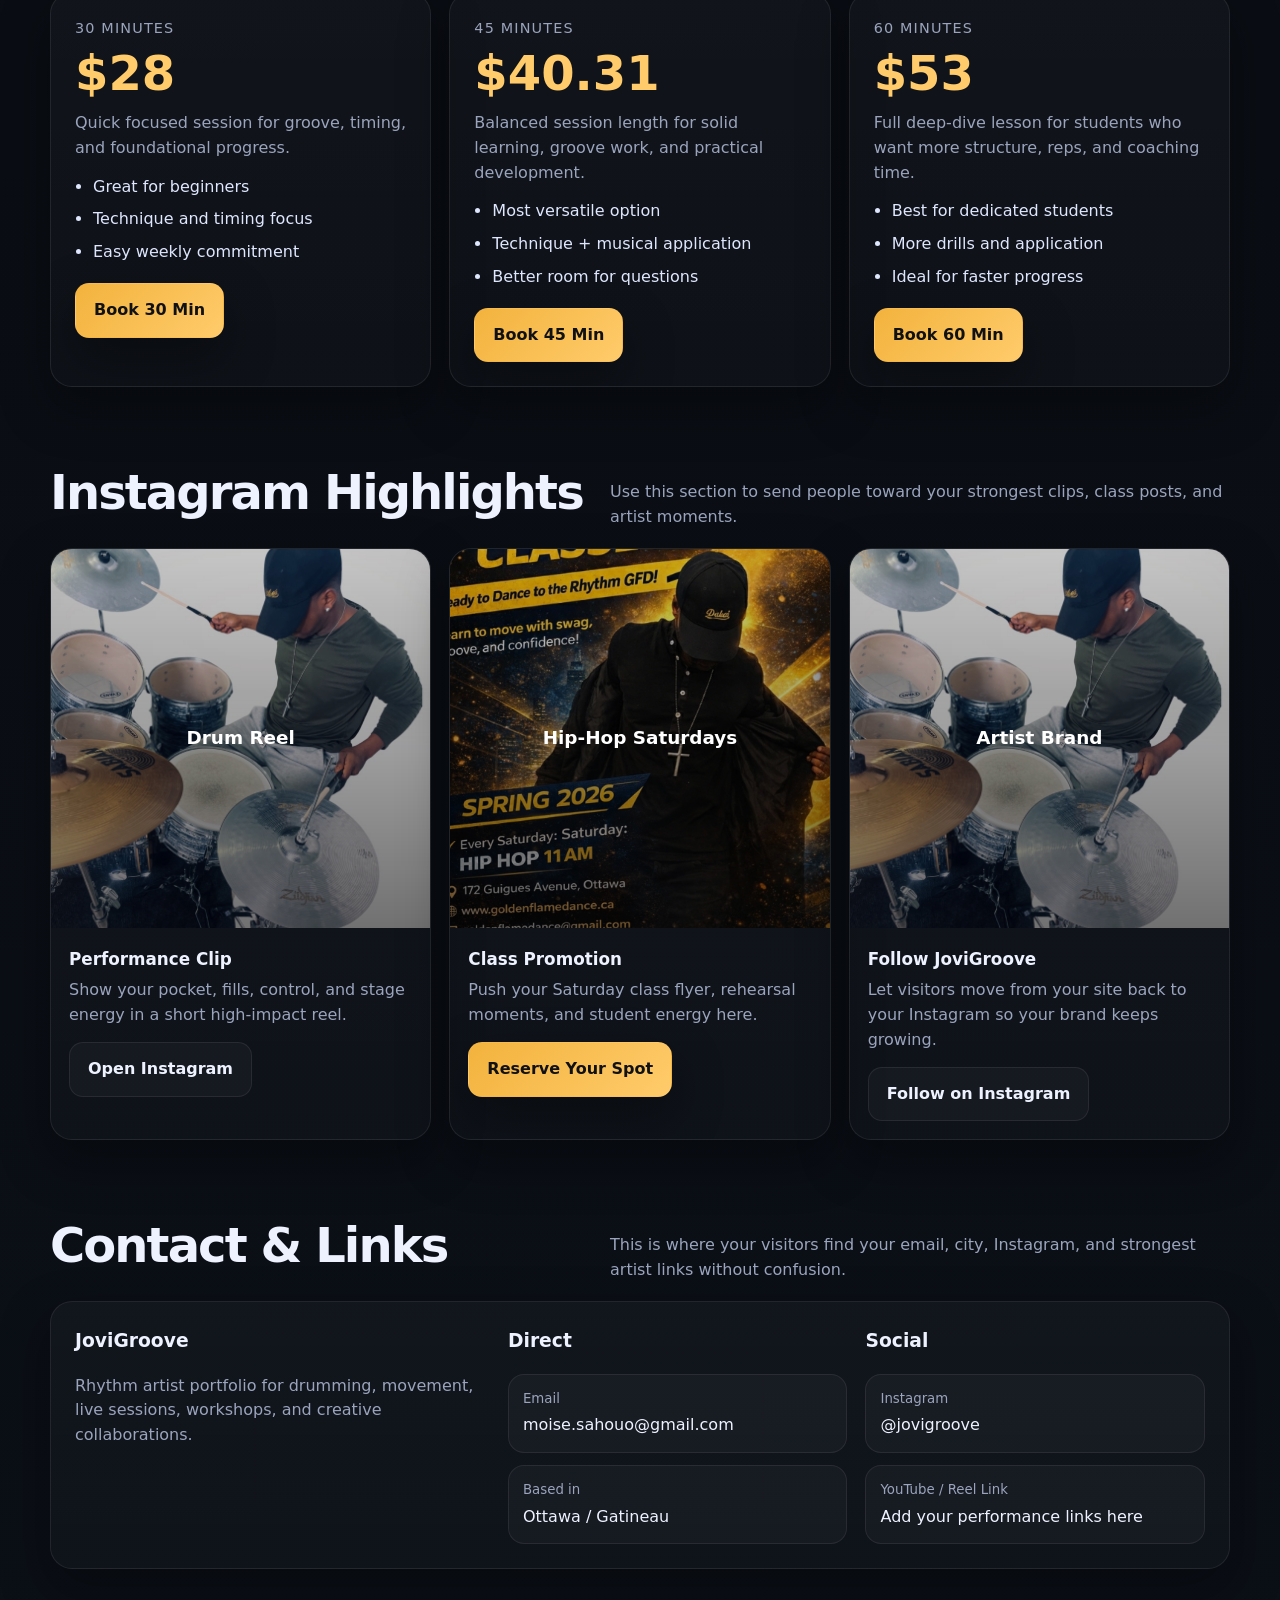
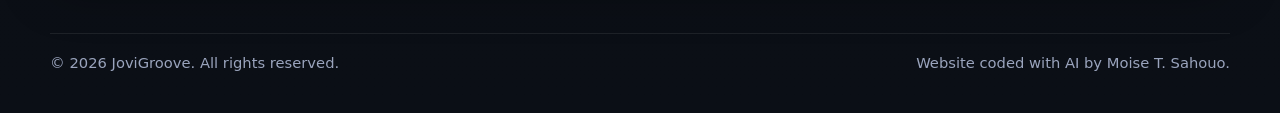
==== commit 01c5d56c: "Add files via upload" ====
--- a/index.html
+++ b/index.html
@@ -224,31 +224,99 @@
       border-radius: 28px;
       overflow: hidden;
       border: 1px solid var(--line);
-      background:
-        linear-gradient(180deg, rgba(17,21,29,0.12), rgba(17,21,29,0.92)),
-        url('drum.jpg') center/cover no-repeat;
+      background: linear-gradient(180deg, rgba(17,21,29,0.12), rgba(17,21,29,0.92));
       box-shadow: var(--shadow);
+    }
+
+    .hero-video,
+    .media-video {
+      position: absolute;
+      inset: 0;
+      width: 100%;
+      height: 100%;
+      object-fit: cover;
+      object-position: center;
+    }
+
+    .media-video {
+      object-fit: contain;
+      background: #000;
+    }
+
+    .video-shell {
+      position: relative;
+      overflow: hidden;
+      background: #040507;
+    }
+
+    .hero-card.overlay-hidden .hero-overlay {
+      opacity: 0;
+      visibility: hidden;
+      transform: translateY(-8px);
+    }
+
+    .hero-overlay-toggle {
+      position: absolute;
+      top: 18px;
+      right: 18px;
+      z-index: 3;
+      border: 1px solid rgba(255,255,255,0.14);
+      background: rgba(9,11,16,0.72);
+      color: var(--text);
+      padding: 10px 14px;
+      border-radius: 999px;
+      font-size: 0.84rem;
+      font-weight: 800;
+      backdrop-filter: blur(10px);
+      box-shadow: 0 12px 28px rgba(0,0,0,0.28);
+      cursor: pointer;
     }
 
     .hero-overlay {
       position: absolute;
-      inset: auto 18px 18px 18px;
+      top: 18px;
+      left: 18px;
+      right: auto;
+      bottom: auto;
+      max-width: min(320px, calc(100% - 36px));
       background: rgba(9,11,16,0.72);
       border: 1px solid rgba(255,255,255,0.1);
-      border-radius: 22px;
-      padding: 18px;
+      border-radius: 18px;
+      padding: 14px 16px;
       backdrop-filter: blur(10px);
+      pointer-events: none;
+      transition: opacity 0.2s ease, transform 0.2s ease, visibility 0.2s ease;
     }
 
     .hero-overlay h3 {
       margin: 0 0 8px;
-      font-size: 1.25rem;
+      font-size: 1.05rem;
     }
 
     .hero-overlay p {
       margin: 0;
-      font-size: 0.95rem;
+      font-size: 0.9rem;
       color: var(--muted);
+    }
+
+    .hero-overlay strong {
+      display: inline-flex;
+      align-items: center;
+      gap: 8px;
+      margin-bottom: 8px;
+      font-size: 0.76rem;
+      letter-spacing: 0.08em;
+      text-transform: uppercase;
+      color: var(--gold-2);
+    }
+
+    .hero-overlay strong::before {
+      content: "";
+      width: 10px;
+      height: 10px;
+      border-radius: 999px;
+      background: var(--gold-2);
+      box-shadow: 0 0 0 6px rgba(255,203,107,0.14);
     }
 
     section {
@@ -297,7 +365,7 @@
 
     .about-image {
       min-height: 380px;
-      background: linear-gradient(180deg, rgba(8,10,14,0.25), rgba(8,10,14,0.55)), url('drum.jpg') center/cover no-repeat;
+      background: linear-gradient(180deg, rgba(8,10,14,0.18), rgba(8,10,14,0.42)), url('atpark.PNG') center/cover no-repeat;
     }
 
     .about-copy {
@@ -367,29 +435,56 @@
     .service-card li + li { margin-top: 8px; }
 
     .media-grid {
-      grid-template-columns: repeat(3, 1fr);
+      grid-template-columns: 1.08fr 1fr 1fr;
+      align-items: stretch;
     }
 
     .media-card {
       overflow: hidden;
+      display: flex;
+      flex-direction: column;
+      min-height: 100%;
+      background:
+        linear-gradient(180deg, rgba(255,255,255,0.035), rgba(255,255,255,0.02)),
+        radial-gradient(circle at top, rgba(243,179,61,0.08), transparent 45%);
     }
 
     .media-thumb {
-      aspect-ratio: 16 / 10;
-      display: grid;
-      place-items: center;
+      position: relative;
+      aspect-ratio: 16 / 11;
+      display: flex;
+      align-items: flex-end;
+      padding: 20px;
       font-size: 1.1rem;
       font-weight: 800;
       color: #fff;
       background:
-        linear-gradient(180deg, rgba(0,0,0,0.25), rgba(0,0,0,0.55)),
+        linear-gradient(180deg, rgba(0,0,0,0.12), rgba(0,0,0,0.62)),
         url('drum.jpg') center/cover no-repeat;
     }
 
     .media-card:nth-child(2) .media-thumb {
+      aspect-ratio: 4 / 3;
       background:
         linear-gradient(180deg, rgba(0,0,0,0.25), rgba(0,0,0,0.55)),
         url('hiphop-session.jpg') center/cover no-repeat;
+    }
+
+    .media-video-shell {
+      width: calc(100% - 28px);
+      aspect-ratio: 4 / 5;
+      min-height: 0;
+      margin: 14px auto 0;
+      border-radius: 24px;
+      border: 1px solid rgba(255,255,255,0.08);
+      background:
+        radial-gradient(circle at top, rgba(255,255,255,0.06), transparent 40%),
+        #06080c;
+      box-shadow: inset 0 0 0 1px rgba(255,255,255,0.02);
+    }
+
+    .media-card:first-child .media-copy {
+      padding-top: 18px;
     }
 
     .media-card:nth-child(3) .media-thumb {
@@ -399,22 +494,65 @@
     }
 
     .media-copy {
-      padding: 18px;
+      padding: 22px 20px 24px;
+      display: flex;
+      flex: 1;
+      flex-direction: column;
+      gap: 12px;
     }
 
     .media-copy h3 {
-      margin: 0 0 6px;
-      font-size: 1.08rem;
+      margin: 0;
+      font-size: 1.14rem;
     }
 
     .media-copy p {
       margin: 0;
       color: var(--muted);
-      font-size: 0.95rem;
+      font-size: 0.98rem;
     }
 
     .media-copy .btn {
-      margin-top: 14px;
+      margin-top: auto;
+      width: fit-content;
+    }
+
+    .media-label {
+      display: inline-flex;
+      align-items: center;
+      gap: 8px;
+      width: fit-content;
+      padding: 7px 11px;
+      border-radius: 999px;
+      background: rgba(9,11,16,0.72);
+      border: 1px solid rgba(255,255,255,0.1);
+      color: #f7f8ff;
+      font-size: 0.78rem;
+      font-weight: 800;
+      letter-spacing: 0.08em;
+      text-transform: uppercase;
+    }
+
+    .media-meta {
+      display: flex;
+      flex-wrap: wrap;
+      gap: 8px;
+    }
+
+    .media-meta span {
+      padding: 6px 10px;
+      border-radius: 999px;
+      border: 1px solid var(--line);
+      background: rgba(255,255,255,0.03);
+      color: #dfe7ff;
+      font-size: 0.82rem;
+      line-height: 1;
+    }
+
+    .media-note {
+      color: #dfe7ff;
+      font-size: 0.92rem;
+      font-weight: 700;
     }
 
     .class-spotlight {
@@ -567,6 +705,44 @@
       font-size: 0.92rem;
     }
 
+    .video-shell:fullscreen,
+    .video-shell:-webkit-full-screen {
+      width: 100vw;
+      height: 100vh;
+      max-width: none;
+      border-radius: 0;
+      background: #000;
+      display: grid;
+      place-items: center;
+    }
+
+    .video-shell:fullscreen::after,
+    .video-shell:-webkit-full-screen::after {
+      display: none;
+    }
+
+    .video-shell:fullscreen .hero-video,
+    .video-shell:fullscreen .media-video,
+    .video-shell:-webkit-full-screen .hero-video,
+    .video-shell:-webkit-full-screen .media-video {
+      position: static;
+      inset: auto;
+      width: 100%;
+      height: 100%;
+      max-width: none;
+      max-height: none;
+      object-fit: contain;
+      object-position: center;
+      background: #000;
+    }
+
+    .video-shell:fullscreen .hero-overlay,
+    .video-shell:-webkit-full-screen .hero-overlay,
+    .video-shell:fullscreen .hero-overlay-toggle,
+    .video-shell:-webkit-full-screen .hero-overlay-toggle {
+      display: none;
+    }
+
     .field input,
     .field select,
     .field textarea {
@@ -778,6 +954,7 @@
       .about-image { min-height: 420px; }
 
       .booking-copy { border-right: 0; border-bottom: 1px solid var(--line); }
+
     }
 
     @media (max-width: 900px) {
@@ -856,6 +1033,15 @@
       .hero-card { min-height: 430px; }
       .about-image { min-height: 300px; }
       .container, .wrap { width: min(var(--max), calc(100% - 20px)); }
+
+      .hero-overlay-toggle {
+        top: 14px;
+        right: 14px;
+      }
+
+      .media-video-shell {
+        width: min(100% - 24px, 340px);
+      }
     }
   </style>
 </head>
@@ -910,13 +1096,27 @@
             </div>
           </div>
         </div>
-        <div class="hero-card" aria-label="JoviGroove visual banner">
+        <div class="hero-card video-shell" id="heroCard" aria-label="JoviGroove visual banner">
+          <video
+            class="hero-video"
+            id="heroVideo"
+            controls
+            muted
+            playsinline
+            preload="auto"
+            poster="perf.png"
+          >
+            <source src="freest.mp4" type="video/mp4" />
+          </video>
+          <button class="hero-overlay-toggle" id="heroOverlayToggle" type="button" aria-pressed="false">
+            Hide Info
+          </button>
           <div class="hero-overlay">
+            <strong>Featured Video</strong>
             <h3>Watch Performances</h3>
             <p>
-              Click here to watch JoviGroove live on drums and see the rhythm in action.
+              Use the video controls to play JoviGroove live on drums.
             </p>
-            <a class="btn btn-primary" href="#media">Watch Performances</a>
           </div>
         </div>
       </div>
@@ -1050,33 +1250,64 @@
             <h2>Featured Performances</h2>
           </div>
           <p>
-            Replace these cards with your real YouTube videos, Instagram reels, or embedded clips. This is where people believe the brand.
+            A tighter snapshot of movement, rhythm, and live presence. Each card now supports the same visual rhythm so the section feels cleaner and more intentional.
           </p>
         </div>
 
         <div class="media-grid">
           <article class="media-card">
-            <div class="media-thumb">Performance Reel</div>
+            <div class="media-thumb media-video-shell video-shell">
+              <video
+                class="media-video"
+                id="stageEnergyVideo"
+                controls
+                muted
+                playsinline
+                preload="metadata"
+                poster="highreel.png"
+              >
+                <source src="withbkick.mp4" type="video/mp4" />
+              </video>
+            </div>
             <div class="media-copy">
+              <div class="media-meta">
+                <span>Performance Reel</span>
+                <span>12 sec clip</span>
+              </div>
               <h3>Stage Energy Reel</h3>
-              <p>A short highlight video showing your strongest drumming, movement, and artist identity.</p>
+              <p>A focused highlight clip that introduces your movement quality, timing, and artist presence without crowding the layout.</p>
             </div>
           </article>
 
           <article class="media-card">
-            <a href="https://checkout.square.site/merchant/MLR5QT525GNDC/checkout/U4YNDJ72FO7AH6XC7J6VWNOJ?src=sheet" target="_blank"><div class="media-thumb" style="background:url('hiphop-session.jpg') center/cover no-repeat, linear-gradient(180deg, rgba(0,0,0,0.25), rgba(0,0,0,0.55));">Saturday Hip‑Hop Session</div></a>
+            <a href="https://checkout.square.site/merchant/MLR5QT525GNDC/checkout/U4YNDJ72FO7AH6XC7J6VWNOJ?src=sheet" target="_blank">
+              <div class="media-thumb" style="background: linear-gradient(180deg, rgba(0,0,0,0.12), rgba(0,0,0,0.62)), url('hiphop-session.jpg') center/cover no-repeat;">
+                <span class="media-label">Featured Class</span>
+              </div>
+            </a>
             <div class="media-copy">
+              <div class="media-meta">
+                <span>Every Saturday</span>
+                <span>Spring 2026</span>
+              </div>
               <h3>Saturday Hip‑Hop Classes</h3>
-              <p>Weekly hip‑hop groove session with Jovi. Every Saturday — Spring 2026.</p>
+              <p>Weekly groove training built around rhythm, confidence, and musical movement in a format that matches the rest of the section.</p>
               <a class="btn btn-primary" href="https://checkout.square.site/merchant/MLR5QT525GNDC/checkout/U4YNDJ72FO7AH6XC7J6VWNOJ?src=sheet" target="_blank">Reserve Your Spot</a>
             </div>
           </article>
 
           <article class="media-card">
-            <div class="media-thumb">Live Session</div>
+            <div class="media-thumb">
+              <span class="media-label">Live Session</span>
+            </div>
             <div class="media-copy">
+              <div class="media-meta">
+                <span>Drums</span>
+                <span>Stage Support</span>
+              </div>
               <h3>Drum Performance</h3>
-              <p>Use one real clip that proves you can hold a room, support artists, and create movement.</p>
+              <p>One solid live clip is enough here. Keep it simple and let the performance prove musical control, pocket, and crowd connection.</p>
+              <div class="media-note">Best used for a clean full-band or live-event moment.</div>
             </div>
           </article>
         </div>
@@ -1344,11 +1575,21 @@
     (function () {
       var menuToggle = document.getElementById("menuToggle");
       var mainNav = document.getElementById("mainNav");
+      var heroCard = document.getElementById("heroCard");
+      var heroOverlayToggle = document.getElementById("heroOverlayToggle");
 
       if (menuToggle && mainNav) {
         menuToggle.addEventListener("click", function () {
           var isOpen = mainNav.classList.toggle("open");
           menuToggle.setAttribute("aria-expanded", isOpen ? "true" : "false");
+        });
+      }
+
+      if (heroCard && heroOverlayToggle) {
+        heroOverlayToggle.addEventListener("click", function () {
+          var isHidden = heroCard.classList.toggle("overlay-hidden");
+          heroOverlayToggle.textContent = isHidden ? "Show Info" : "Hide Info";
+          heroOverlayToggle.setAttribute("aria-pressed", isHidden ? "true" : "false");
         });
       }
 
